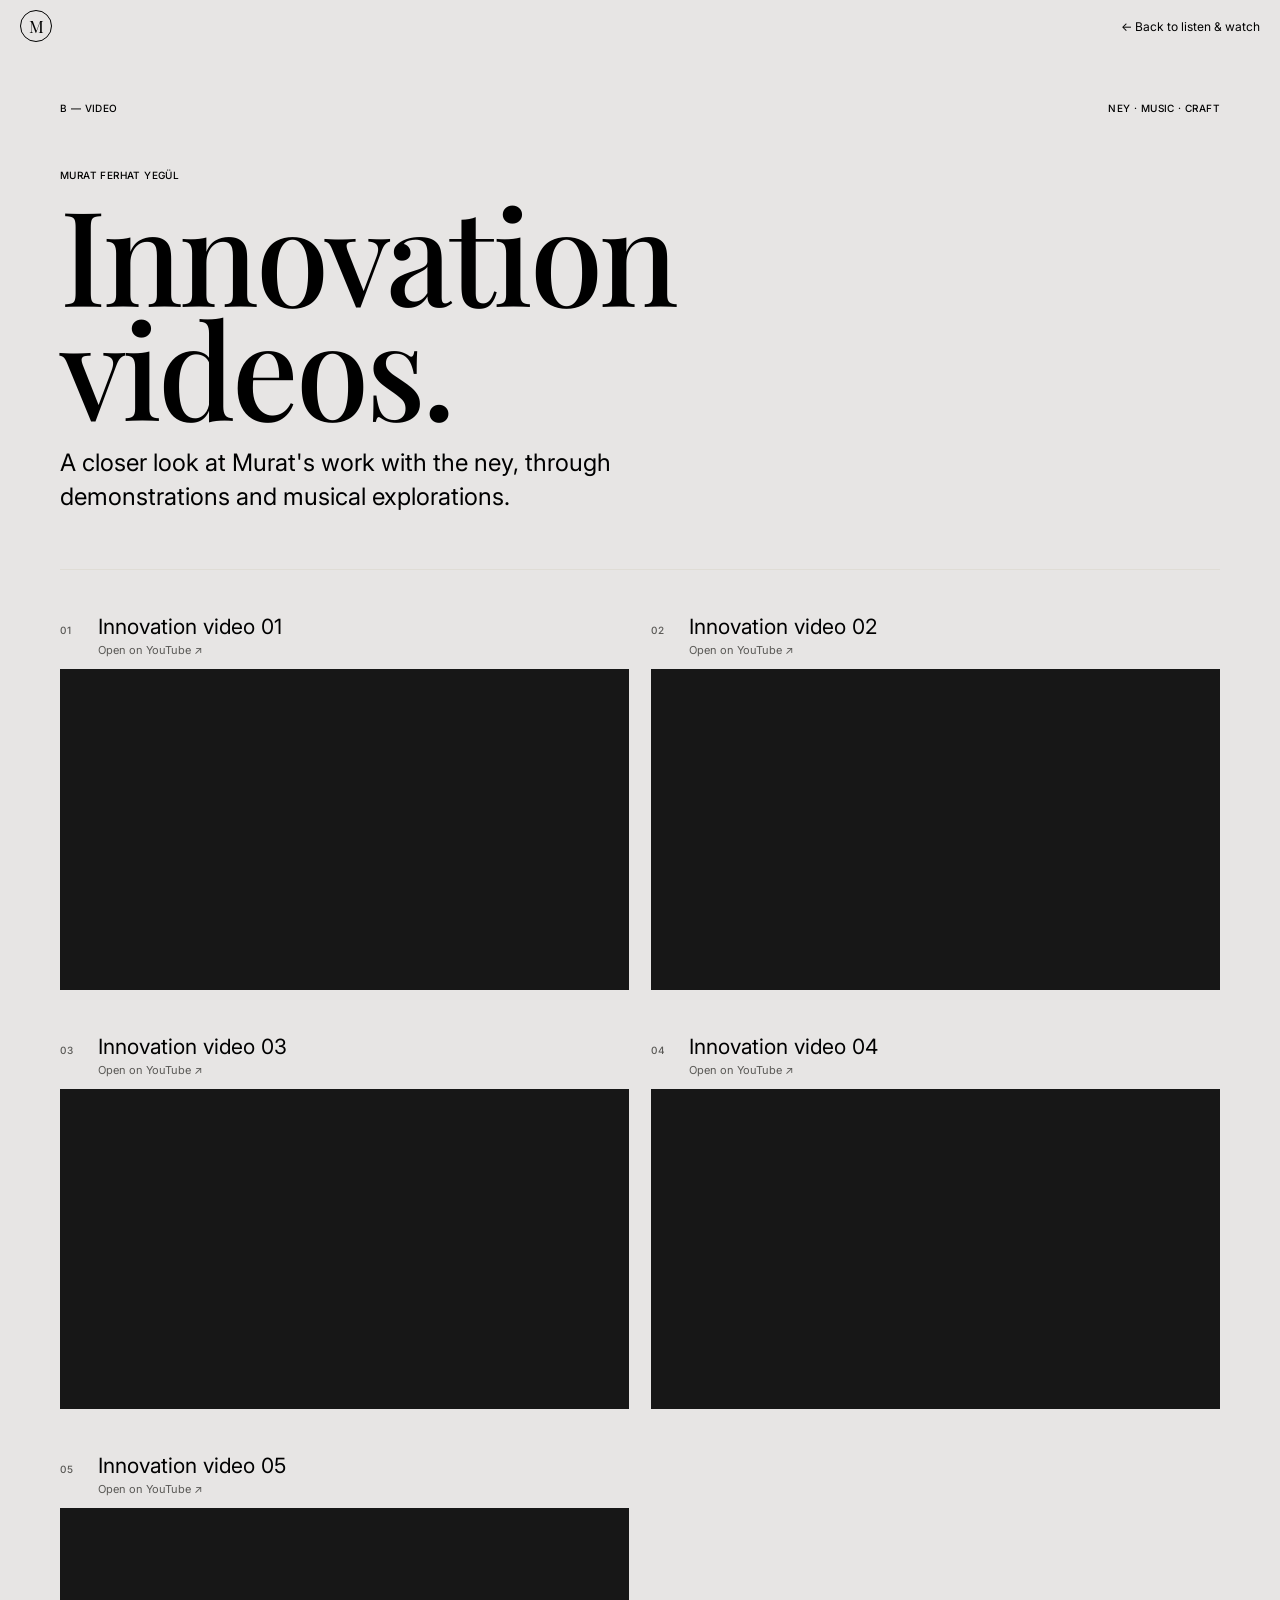
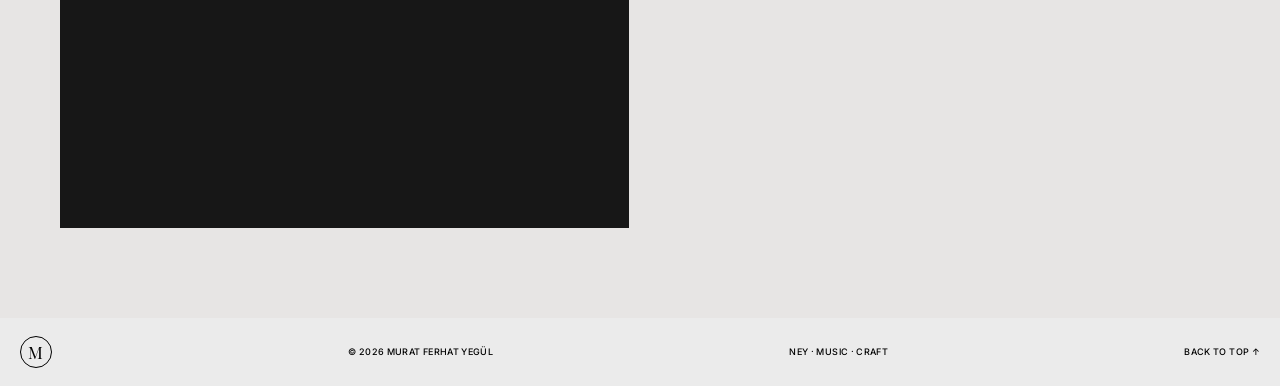
==== videos.html @ ee112140 "Add innovation videos page" ====
<!doctype html>
<html lang="en">
<head>
  <meta charset="utf-8">
  <meta name="viewport" content="width=device-width, initial-scale=1">
  <meta name="theme-color" content="#e7e5e4">
  <meta name="description" content="Watch Murat Ferhat Yegül's videos about the ney and his work with the instrument.">
  <title>Innovation Videos | Murat Ferhat Yegül</title>
  <link rel="preconnect" href="https://www.youtube-nocookie.com">
  <link rel="preconnect" href="https://fonts.googleapis.com">
  <link rel="preconnect" href="https://fonts.gstatic.com" crossorigin>
  <link href="https://fonts.googleapis.com/css2?family=Inter:wght@400;500;700&family=Playfair+Display:wght@400;500&display=swap" rel="stylesheet">
  <link rel="stylesheet" href="styles.css">
  <link rel="stylesheet" href="videos.css">
</head>
<body class="videos-page">
  <a class="skip-link" href="#main">Skip to content</a>
  <header class="site-header">
    <a class="monogram" href="index.html" aria-label="Murat Ferhat Yegül, home">M</a>
    <a class="header-link" href="index.html#listen">← Back to listen &amp; watch</a>
  </header>
  <main id="main" class="videos-main">
    <section class="videos-intro" aria-labelledby="videos-title">
      <div class="section-meta"><span>B — VIDEO</span><span>NEY · MUSIC · CRAFT</span></div>
      <p class="eyebrow">MURAT FERHAT YEGÜL</p>
      <h1 id="videos-title">Innovation<br>videos.</h1>
      <p class="videos-deck">A closer look at Murat's work with the ney, through demonstrations and musical explorations.</p>
    </section>
    <section class="video-list" aria-label="Innovation videos">
      <article class="video-card">
        <div class="video-heading"><span>01</span><h2>Innovation video 01</h2><a href="https://youtu.be/kuVMjfnYRIg" target="_blank" rel="noopener noreferrer">Open on YouTube ↗</a></div>
        <div class="video-frame"><iframe src="https://www.youtube-nocookie.com/embed/kuVMjfnYRIg" title="Innovation video 01 by Murat Ferhat Yegül" loading="lazy" allow="accelerometer; autoplay; clipboard-write; encrypted-media; gyroscope; picture-in-picture; web-share" referrerpolicy="strict-origin-when-cross-origin" allowfullscreen></iframe></div>
      </article>
      <article class="video-card">
        <div class="video-heading"><span>02</span><h2>Innovation video 02</h2><a href="https://youtu.be/5u7rqF8Eqm4" target="_blank" rel="noopener noreferrer">Open on YouTube ↗</a></div>
        <div class="video-frame"><iframe src="https://www.youtube-nocookie.com/embed/5u7rqF8Eqm4" title="Innovation video 02 by Murat Ferhat Yegül" loading="lazy" allow="accelerometer; autoplay; clipboard-write; encrypted-media; gyroscope; picture-in-picture; web-share" referrerpolicy="strict-origin-when-cross-origin" allowfullscreen></iframe></div>
      </article>
      <article class="video-card">
        <div class="video-heading"><span>03</span><h2>Innovation video 03</h2><a href="https://youtu.be/AmnvF7FHaPc" target="_blank" rel="noopener noreferrer">Open on YouTube ↗</a></div>
        <div class="video-frame"><iframe src="https://www.youtube-nocookie.com/embed/AmnvF7FHaPc" title="Innovation video 03 by Murat Ferhat Yegül" loading="lazy" allow="accelerometer; autoplay; clipboard-write; encrypted-media; gyroscope; picture-in-picture; web-share" referrerpolicy="strict-origin-when-cross-origin" allowfullscreen></iframe></div>
      </article>
      <article class="video-card">
        <div class="video-heading"><span>04</span><h2>Innovation video 04</h2><a href="https://youtu.be/VhldL9mW8oQ" target="_blank" rel="noopener noreferrer">Open on YouTube ↗</a></div>
        <div class="video-frame"><iframe src="https://www.youtube-nocookie.com/embed/VhldL9mW8oQ" title="Innovation video 04 by Murat Ferhat Yegül" loading="lazy" allow="accelerometer; autoplay; clipboard-write; encrypted-media; gyroscope; picture-in-picture; web-share" referrerpolicy="strict-origin-when-cross-origin" allowfullscreen></iframe></div>
      </article>
      <article class="video-card">
        <div class="video-heading"><span>05</span><h2>Innovation video 05</h2><a href="https://youtu.be/mx5437xxFio" target="_blank" rel="noopener noreferrer">Open on YouTube ↗</a></div>
        <div class="video-frame"><iframe src="https://www.youtube-nocookie.com/embed/mx5437xxFio" title="Innovation video 05 by Murat Ferhat Yegül" loading="lazy" allow="accelerometer; autoplay; clipboard-write; encrypted-media; gyroscope; picture-in-picture; web-share" referrerpolicy="strict-origin-when-cross-origin" allowfullscreen></iframe></div>
      </article>
    </section>
  </main>
  <footer class="site-footer"><a class="monogram" href="index.html" aria-label="Back to home">M</a><span>© <span id="year">2026</span> MURAT FERHAT YEGÜL</span><span>NEY · MUSIC · CRAFT</span><a href="#main">BACK TO TOP ↑</a></footer>
</body>
</html>
---- styles.css ----
:root{--putty:#c4c3b6;--ink:#000;--bone:#e7e5e4;--chalk:#ebebeb;--vellum:#dfdcd5;--graphite:#595855;--ash:#808080;--paper:#fff;--serif:"Playfair Display",Georgia,serif;--sans:Inter,"Helvetica Neue",Arial,sans-serif;--section-gap:80px;--radius-card:9px;--radius-pill:28.8px}
*{box-sizing:border-box}html{scroll-behavior:smooth;scroll-padding-top:56px}body{margin:0;background:var(--putty);color:var(--ink);font:400 16px/1.5 var(--sans);-webkit-font-smoothing:antialiased}a{color:inherit}em{font-style:italic}.skip-link{position:absolute;top:-60px;left:16px;z-index:10;padding:10px 14px;background:var(--ink);color:var(--paper);font:400 12px var(--sans)}.skip-link:focus{top:12px}.site-header{height:52px;padding:0 20px;display:flex;justify-content:space-between;align-items:center;position:relative;z-index:2}.monogram{width:32px;height:32px;display:grid;place-items:center;border:1px solid var(--ink);border-radius:50%;text-decoration:none;font:400 17px/1 var(--serif)}.header-link,.plain-link{font:400 12px var(--sans);text-decoration:none}.header-link:hover,.plain-link:hover,.source-notes a:hover,.album-note a:hover{ text-decoration:underline;text-underline-offset:4px}.hero{min-height:calc(100svh - 52px);padding:5vh 0 19px;display:flex;flex-direction:column;justify-content:space-between;overflow:hidden}.hero-intro{text-align:center;padding:0 20px}.eyebrow,.section-meta,.timeline-date,.source-notes>span,.work-count,.process-row,.prep-status,.prep-index,.event-type,.contact-note,.site-footer{font:500 10px/1.3 var(--sans);letter-spacing:.04em;text-transform:uppercase}.eyebrow{margin:0 0 9px}.hero-deck{font:500 clamp(22px,4vw,52px)/1 var(--serif);letter-spacing:-.009em;margin:0 auto 15px;max-width:800px}.hero-quicklinks{display:flex;align-items:center;justify-content:center;gap:20px}.pill-button{display:inline-flex;align-items:center;gap:12px;background:var(--ink);color:var(--paper);border-radius:var(--radius-pill);padding:9px 17px;text-decoration:none;font:400 12px/1.2 var(--sans);transition:opacity .2s}.pill-button:hover{opacity:.77}.pill-button span{font-size:13px}.hero h1{font:500 clamp(105px,25.9vw,374px)/.76 var(--serif);letter-spacing:-.009em;margin:3vh 0 0;text-align:left;white-space:nowrap}.hero h1 span{display:block;margin-left:-.045em}.hero h1 span:nth-child(2){margin-left:10vw}.hero h1 span:nth-child(3){margin-left:20vw}.hero-caption{display:flex;justify-content:space-between;padding:14px 20px 0;border-top:1px solid var(--ink);font:500 9px/1.3 var(--sans);letter-spacing:.05em}
.section{padding:var(--section-gap) max(20px,calc((100vw - 1200px)/2));}.section-meta{display:flex;justify-content:space-between;gap:16px;margin-bottom:34px}.section h2{font:500 clamp(52px,8vw,94px)/.9 var(--serif);letter-spacing:-.009em;margin:0 0 32px}.lead{font:400 clamp(20px,2.8vw,26px)/1.33 var(--sans);letter-spacing:-.005em;margin:0}.about-section{background:var(--bone)}.about-section>h2{max-width:950px}.about-grid{display:grid;grid-template-columns:.85fr 1fr;gap:10%;align-items:start}.about-grid>.lead{max-width:460px}.about-detail{max-width:650px}.about-detail p,.section-copy{font:400 15px/1.5 var(--sans);margin:0 0 16px}.source-notes{display:flex;gap:10px 16px;align-items:center;flex-wrap:wrap;margin:23px 0 0;padding-top:14px;border-top:1px solid var(--vellum)}.source-notes>span{width:100%}.source-notes a{font:400 13px var(--sans);text-decoration:none}.timeline-wrap{margin-top:62px;padding-top:18px;border-top:1px solid var(--vellum)}.timeline-wrap>.eyebrow{margin-bottom:16px}.timeline{display:flex;flex-direction:column}.timeline-item{display:grid;grid-template-columns:100px minmax(190px,.75fr) 1.25fr;gap:16px;align-items:start;padding:14px 0;border-top:1px solid var(--vellum)}.timeline-dot{display:none}.timeline-date{grid-column:1;grid-row:1;color:var(--graphite)}.timeline-item h3{grid-column:2;grid-row:1;font:400 18px/1.3 var(--sans);margin:0}.timeline-item p{grid-column:3;grid-row:1;font:400 14px/1.5 var(--sans);color:var(--graphite);margin:0;max-width:480px}
.dark-section{background:var(--ink);color:var(--paper)}.dark-section .section-meta,.dark-section .eyebrow{color:var(--paper)}.dark-section .lead{max-width:780px}.ney-section h2{font-size:clamp(60px,10vw,120px);margin-bottom:24px}.section-copy{max-width:650px;color:#e7e5e4;margin-top:17px}.vignette-row{display:grid;grid-template-columns:repeat(3,minmax(0,1fr));gap:28px;margin-top:56px}.vignette{text-align:center}.vignette>p{font:400 22px/1.3 var(--serif);margin:0 0 16px}.photo-placeholder{width:min(100%,210px);aspect-ratio:1;margin:auto;border-radius:50%;background:var(--ash);display:grid;place-items:center;padding:15px}.photo-placeholder span{font:500 9px/1.5 var(--sans);letter-spacing:.08em}.hex-indicator{width:12px;height:12px;border:1px solid var(--paper);display:block;margin:16px auto 0;clip-path:polygon(25% 0,75% 0,100% 50%,75% 100%,25% 100%,0 50%)}
.work-section{background:var(--putty)}.work-section h2{margin-bottom:32px}.work-statement{font:400 clamp(20px,3vw,27px)/1.4 var(--sans);max-width:950px;margin:0 0 36px}.work-statement cite{display:block;font:500 10px/1.3 var(--sans);letter-spacing:.05em;font-style:normal;margin-top:18px}.work-card{display:flex;justify-content:space-between;gap:24px;align-items:flex-start;padding:24px;background:var(--bone);border-radius:var(--radius-card);max-width:860px}.work-card .eyebrow{margin:0 0 10px}.work-card h3{font:400 26px/1.2 var(--serif);margin:0 0 10px}.work-card>div>p:last-child{font:400 14px/1.5 var(--sans);max-width:550px;margin:0}.work-count{white-space:nowrap}.work-count i{font-style:normal}.process-row{display:grid;grid-template-columns:repeat(4,1fr);gap:12px;max-width:860px;margin:18px 0 25px;font-size:8px}.work-section>.plain-link{display:inline-block}.listen-section{background:var(--bone)}.archive-row{display:grid;grid-template-columns:minmax(240px,.9fr) 1fr;gap:clamp(25px,7vw,90px);align-items:center;max-width:1000px}.archive-placeholder{aspect-ratio:1.35;background:var(--ash);display:grid;place-items:center;text-align:center;padding:20px;font:500 10px/1.5 var(--sans);letter-spacing:.07em}.archive-info .eyebrow{margin-bottom:14px}.archive-info h3{font:500 clamp(42px,6vw,70px)/.95 var(--serif);letter-spacing:-.009em;margin:0 0 14px}.archive-info>p:not(.eyebrow){font:400 14px var(--sans);margin:0 0 20px}.album-note{margin:30px 0 0;padding-bottom:20px;border-bottom:1px solid var(--vellum);display:flex;flex-wrap:wrap;gap:8px 14px;align-items:baseline;font:400 15px var(--sans)}.album-note a{text-decoration:none}.album-note span{font:400 12px var(--sans);color:var(--graphite)}.preparation-list{margin-top:32px}.preparation-list article{display:grid;grid-template-columns:35px 1fr auto;gap:14px;align-items:center;padding:18px 0;border-top:1px solid var(--vellum)}.preparation-list article:last-child{border-bottom:1px solid var(--vellum)}.prep-index{align-self:start}.preparation-list .eyebrow{font-size:9px;margin:0 0 5px}.preparation-list h3{font:400 22px/1.3 var(--sans);margin:0}.prep-status{font-size:8px;color:var(--graphite)}
.teaching-section h2{margin-bottom:24px}.event-list{margin-top:42px;max-width:900px;border-top:1px solid #595855}.event-row{display:grid;grid-template-columns:130px 1fr auto;gap:15px;padding:18px 0;border-bottom:1px solid #595855;align-items:start}.event-type{font-size:9px}.event-row h3{font:400 20px/1.3 var(--sans);margin:0 0 4px}.event-row p,.event-note{font:400 13px/1.5 var(--sans);color:#e7e5e4;margin:0}.event-arrow{font:400 16px var(--sans)}.event-note{margin:16px 0 22px}.pill-light{background:var(--paper);color:var(--ink)}.contact-section{background:var(--putty)}.contact-section h2{margin-bottom:32px}.contact-grid{display:grid;grid-template-columns:1fr minmax(260px,.7fr);gap:10%;align-items:start}.contact-grid>.lead{max-width:520px}.contact-card{padding:22px 24px;background:var(--bone);border-radius:var(--radius-card)}.contact-card .eyebrow{margin:0 0 12px}.contact-card h3{font:400 28px/1.2 var(--serif);margin:0 0 18px}.contact-note{font-size:9px;color:var(--graphite);margin:12px 0 0}.pill-button[aria-disabled=true]{opacity:.5;cursor:default}.site-footer{min-height:68px;padding:12px 20px;display:flex;align-items:center;justify-content:space-between;gap:15px;background:var(--chalk);font-size:9px}.site-footer .monogram{flex:none}.site-footer>a:last-child{text-decoration:none}.site-footer>a:last-child:hover{text-decoration:underline;text-underline-offset:4px}
@media(max-width:760px){:root{--section-gap:60px}.site-header{height:48px;padding:0 14px}.hero{min-height:calc(90svh - 48px);padding-top:7vh}.hero-deck{font-size:28px}.hero h1{font-size:26vw;line-height:.8}.hero h1 span:nth-child(2){margin-left:5vw}.hero h1 span:nth-child(3){margin-left:10vw}.hero-caption{padding-left:14px;padding-right:14px;font-size:8px}.section{padding-left:16px;padding-right:16px}.section-meta{font-size:8px;margin-bottom:26px}.section h2{font-size:clamp(52px,12vw,76px)}.about-grid,.contact-grid{grid-template-columns:1fr;gap:25px}.about-grid>.lead{max-width:620px}.timeline-wrap{margin-top:42px}.timeline-item{grid-template-columns:80px 1fr;gap:7px 12px}.timeline-item h3{grid-column:2;grid-row:1}.timeline-item p{grid-column:2;grid-row:2}.timeline-date{grid-column:1;grid-row:1}.vignette-row{gap:16px;margin-top:38px}.vignette>p{font-size:18px}.photo-placeholder{width:min(100%,170px)}.work-card{padding:19px;gap:12px}.process-row{grid-template-columns:1fr 1fr;line-height:1.4}.archive-row{grid-template-columns:1fr;gap:24px}.archive-placeholder{aspect-ratio:1.7}.archive-info h3{font-size:52px}.preparation-list article{grid-template-columns:25px 1fr;gap:10px}.prep-status{grid-column:2}.event-row{grid-template-columns:100px 1fr auto}.site-footer{flex-wrap:wrap;justify-content:space-between}.site-footer .monogram{order:0}.site-footer span:nth-child(2){order:1}.site-footer span:nth-child(3){display:none}.site-footer>a:last-child{order:2}}
@media(max-width:440px){.hero-intro{padding:0 14px}.hero-deck{font-size:23px}.hero-quicklinks{gap:13px}.pill-button,.plain-link{font-size:11px}.hero h1{font-size:25vw}.section h2{font-size:54px}.vignette-row{grid-template-columns:1fr;gap:27px}.photo-placeholder{width:190px}.work-card{display:block}.work-count{display:block;margin-top:20px}.process-row{font-size:7px}.archive-placeholder{aspect-ratio:1.25}.album-note{display:block}.album-note span{display:block;margin-top:8px}.event-row{grid-template-columns:78px 1fr auto;gap:8px}.event-type{font-size:8px}.event-row h3{font-size:17px}.site-footer{font-size:7px}.site-footer .monogram{width:28px;height:28px}}
@media(prefers-reduced-motion:reduce){html{scroll-behavior:auto}.pill-button{transition:none}}

/* Atmospheric artwork and restrained motion from DESIGN _2.md */
.painting-panel{height:min(76vw,820px);min-height:540px;position:relative;overflow:hidden;display:grid;place-items:center;background:var(--graphite);color:var(--paper)}
.painting-image{position:absolute;inset:0;width:100%;height:100%;object-fit:cover;animation:painting-drift 32s ease-in-out infinite alternate}
.painting-card{position:relative;width:min(400px,calc(100vw - 44px));min-height:min(400px,calc(100vw - 44px));padding:35px;display:flex;flex-direction:column;align-items:flex-start;justify-content:center;background:var(--ink);color:var(--paper);border-radius:var(--radius-card);clip-path:polygon(0 18px,18px 0,calc(100% - 18px) 0,100% 18px,100% calc(100% - 18px),calc(100% - 18px) 100%,18px 100%,0 calc(100% - 18px));animation:card-arrive .8s .2s both}
.painting-card .eyebrow{font-size:9px}.painting-card h2{font:500 clamp(34px,5vw,48px)/1.03 var(--serif);letter-spacing:-.009em;margin:15px 0 22px}.painting-card .plain-link{color:var(--paper)}.painting-card .plain-link span{padding-left:6px}.painting-scroll{position:absolute;bottom:22px;left:35px;font:400 8px var(--sans);letter-spacing:.08em}.painting-credit{position:absolute;bottom:13px;right:18px;margin:0;color:var(--paper);font:500 8px/1.3 var(--sans);letter-spacing:.05em;text-align:right}
.photo-placeholder{background-color:var(--ash);background-image:url("assets/symbolic-reed-still-life.jpg");background-size:cover;background-position:center;transition:transform .5s ease,filter .5s ease}.vignette:nth-child(1) .photo-placeholder{background-image:url("assets/anatolian-reeds-landscape.jpg");background-position:left center}.vignette:nth-child(3) .photo-placeholder{background-position:right center}.vignette:hover .photo-placeholder{transform:scale(1.035);filter:brightness(1.08)}.artwork-note{font:400 11px/1.5 var(--sans);color:var(--bone);margin:26px 0 0}.hero h1 span{animation:word-arrive .8s cubic-bezier(.2,.7,.2,1) both}.hero h1 span:nth-child(2){animation-delay:.12s}.hero h1 span:nth-child(3){animation-delay:.24s}.pill-button:active{transform:scale(.98)}.motion-ready .section,.motion-ready .painting-panel{opacity:0;transform:translateY(22px);transition:opacity .75s ease,transform .75s ease}.motion-ready .section.is-visible,.motion-ready .painting-panel.is-visible{opacity:1;transform:translateY(0)}
@keyframes painting-drift{from{transform:scale(1.02) translateX(-.35%)}to{transform:scale(1.09) translateX(.35%)}}
@keyframes card-arrive{from{opacity:0;transform:translateY(14px)}to{opacity:1;transform:translateY(0)}}
@keyframes word-arrive{from{opacity:0;transform:translateY(5vh)}to{opacity:1;transform:translateY(0)}}
@media(max-width:760px){.painting-panel{height:86vw;min-height:450px}.painting-card{min-height:calc(100vw - 60px);padding:25px}.painting-scroll{left:25px}.painting-credit{max-width:46%;font-size:7px}.motion-ready .section,.motion-ready .painting-panel{transform:translateY(14px)}}
@media(prefers-reduced-motion:reduce){.painting-image,.painting-card,.hero h1 span{animation:none!important}.photo-placeholder{transition:none}.vignette:hover .photo-placeholder{transform:none}.motion-ready .section,.motion-ready .painting-panel{opacity:1;transform:none;transition:none}}
.music-control{position:fixed;z-index:8;right:18px;bottom:18px;display:flex;align-items:center;gap:10px;padding:10px 16px;border:0;border-radius:var(--radius-pill);background:var(--ink);color:var(--paper);font:400 11px/1.2 var(--sans);cursor:pointer}.music-control:hover{opacity:.82}.music-control:focus-visible{outline:2px solid var(--paper);outline-offset:3px}.music-mark{height:14px;display:flex;align-items:center;gap:2px}.music-mark i{display:block;width:2px;height:5px;background:var(--paper)}.music-control.is-playing .music-mark i{animation:music-wave .8s ease-in-out infinite alternate}.music-control.is-playing .music-mark i:nth-child(2){animation-delay:.2s}.music-control.is-playing .music-mark i:nth-child(3){animation-delay:.4s}.music-control.is-playing .music-mark i:nth-child(4){animation-delay:.1s}.music-control.is-playing .music-mark i:nth-child(5){animation-delay:.3s}@keyframes music-wave{to{height:13px}}@media(prefers-reduced-motion:reduce){.music-mark i{animation:none!important}}
.photographs-section{background:var(--putty)}.photo-grid{display:grid;grid-template-columns:repeat(3,minmax(0,1fr));grid-auto-flow:dense;gap:14px}.photo-card{position:relative;margin:0;min-height:260px;overflow:hidden;background:#777}.photo-card-wide{grid-column:span 2}.photo-card-tall{grid-row:span 2}.photo-card img{display:block;width:100%;height:100%;min-height:260px;object-fit:cover;transition:transform .6s ease}.photo-card:hover img{transform:scale(1.035)}.photo-card figcaption{position:absolute;left:0;right:0;bottom:0;padding:42px 15px 13px;color:#fff;font:500 10px/1.3 var(--sans);letter-spacing:.06em;text-transform:uppercase;background:linear-gradient(transparent,rgba(0,0,0,.62))}.instrument-photo{display:block;width:min(100%,240px);aspect-ratio:1;object-fit:cover;margin:auto;border-radius:50%}.archive-photo{display:block;width:100%;height:100%;min-height:300px;aspect-ratio:1.35;object-fit:cover}
.preparation-list .preparation-link{display:grid;grid-template-columns:35px 1fr auto;gap:14px;align-items:center;padding:18px 0;border-top:1px solid var(--vellum);border-bottom:1px solid var(--vellum);color:inherit;text-decoration:none;transition:padding .2s ease}.preparation-link:hover{padding-left:8px}.preparation-link:focus-visible{outline:2px solid var(--ink);outline-offset:4px}.preparation-link .prep-index{align-self:start}.preparation-link .eyebrow{font-size:9px;margin:0 0 5px}.preparation-link h3{font:400 22px/1.3 var(--sans);margin:0}.preparation-link .prep-status{font-size:8px;color:var(--graphite)}
@media(max-width:760px){.photo-grid{grid-template-columns:repeat(2,minmax(0,1fr));gap:10px}.photo-card{min-height:210px}.photo-card img{min-height:210px}.photo-card-wide{grid-column:span 2}.photo-card-tall{grid-row:span 2}.instrument-photo{width:min(100%,210px)}}
@media(max-width:760px){.preparation-list .preparation-link{grid-template-columns:25px 1fr;gap:10px}.preparation-link .prep-status{grid-column:2}}
@media(max-width:440px){.photo-grid{grid-template-columns:1fr 1fr}.photo-card{min-height:180px}.photo-card img{min-height:180px}.photo-card-wide{grid-column:span 2}.archive-photo{min-height:220px}}
---- videos.css ----
.videos-page{background:var(--bone)}
.videos-main{max-width:1200px;margin:0 auto;padding:42px 20px 90px}
.videos-intro{padding:8px 0 56px;border-bottom:1px solid var(--vellum)}
.videos-intro .section-meta{margin-bottom:54px}
.videos-intro .eyebrow{margin-bottom:14px}
.videos-intro h1{font:500 clamp(64px,11vw,132px)/.86 var(--serif);letter-spacing:-.025em;margin:0 0 23px}
.videos-deck{max-width:560px;font:400 clamp(18px,2.4vw,24px)/1.4 var(--sans);margin:0}
.video-list{display:grid;grid-template-columns:repeat(2,minmax(0,1fr));gap:44px 22px;padding-top:44px}
.video-card{min-width:0}
.video-heading{display:grid;grid-template-columns:28px 1fr;gap:3px 10px;align-items:baseline;margin-bottom:12px}
.video-heading>span{font:500 10px var(--sans);letter-spacing:.05em;color:var(--graphite)}
.video-heading h2{font:400 21px/1.25 var(--sans);margin:0}
.video-heading>a{grid-column:2;font:400 11px var(--sans);text-decoration:none;color:var(--graphite)}
.video-heading>a:hover{text-decoration:underline;text-underline-offset:4px}
.video-frame{position:relative;aspect-ratio:16/9;background:#171717;overflow:hidden}
.video-frame iframe{position:absolute;inset:0;width:100%;height:100%;border:0}
@media(max-width:760px){.videos-main{padding:30px 16px 65px}.videos-intro{padding-bottom:38px}.videos-intro .section-meta{margin-bottom:40px}.video-list{grid-template-columns:1fr;gap:34px;padding-top:32px}.video-heading h2{font-size:19px}}
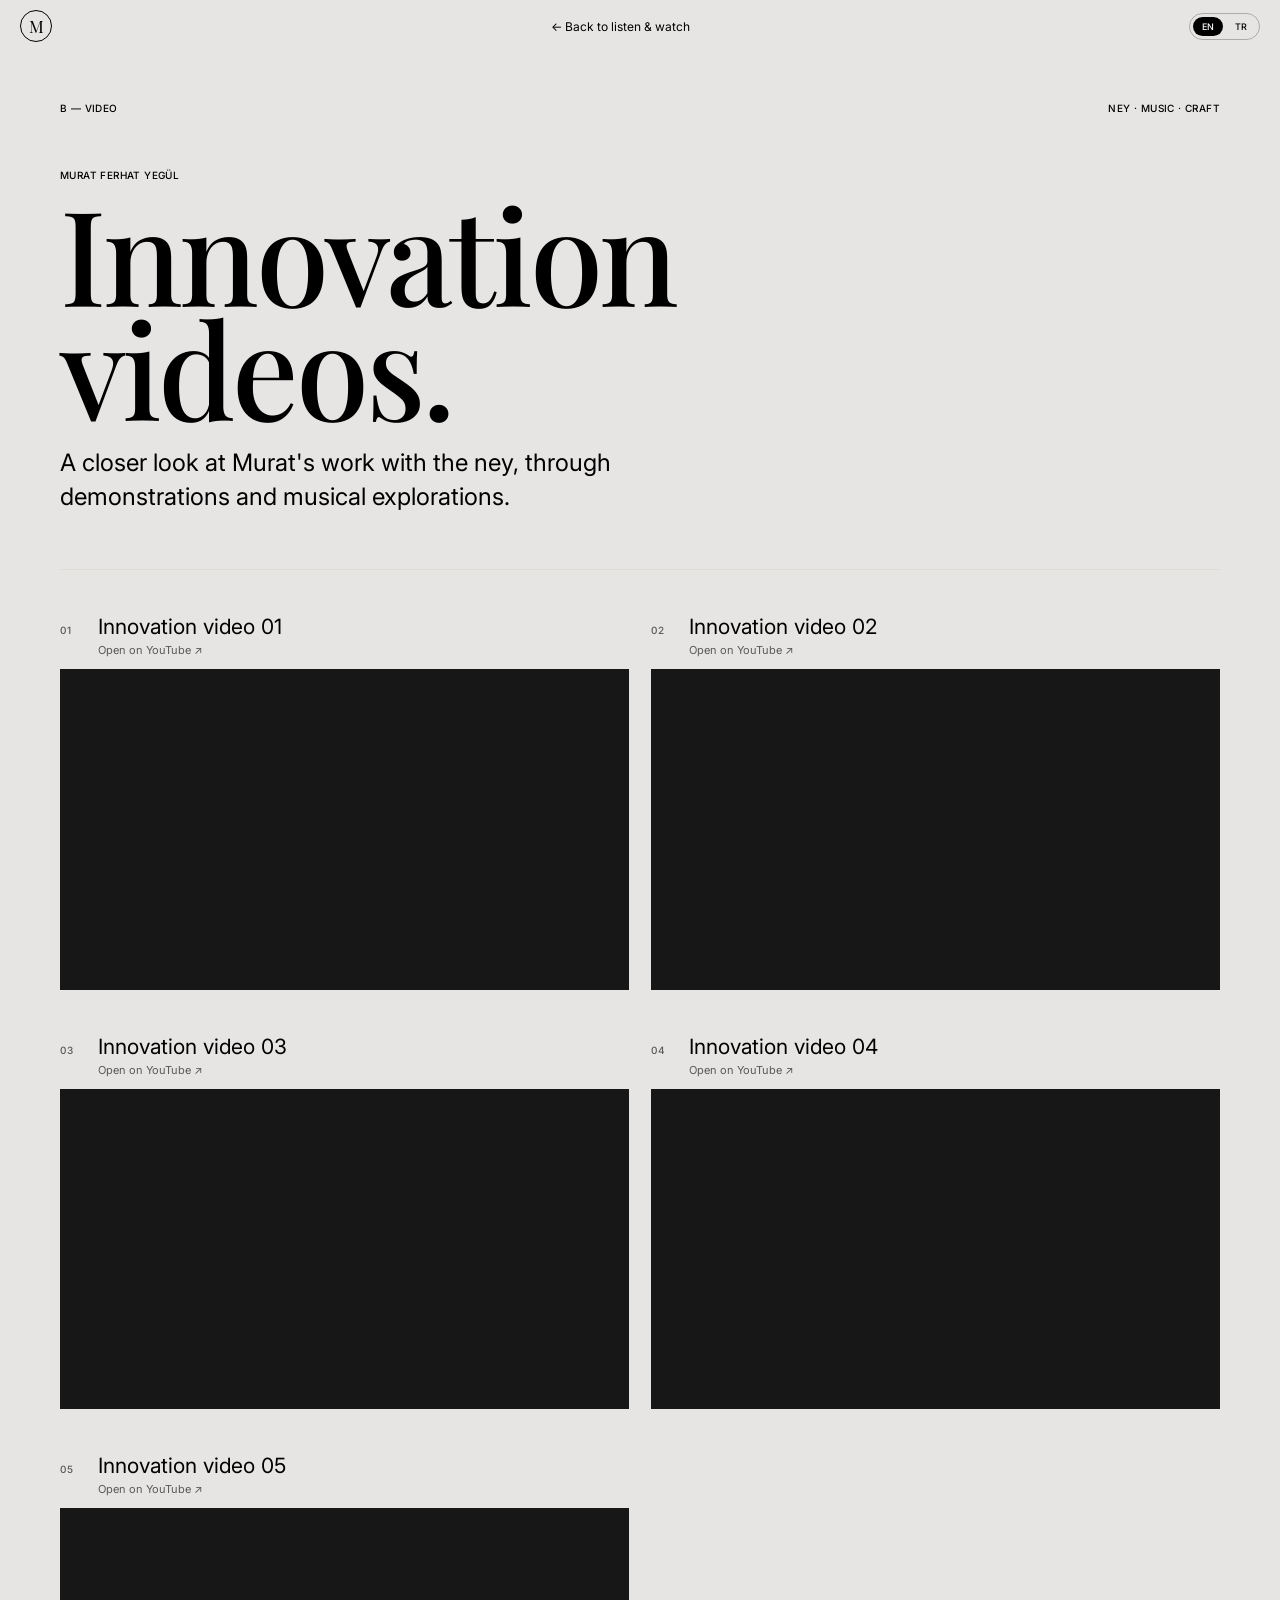
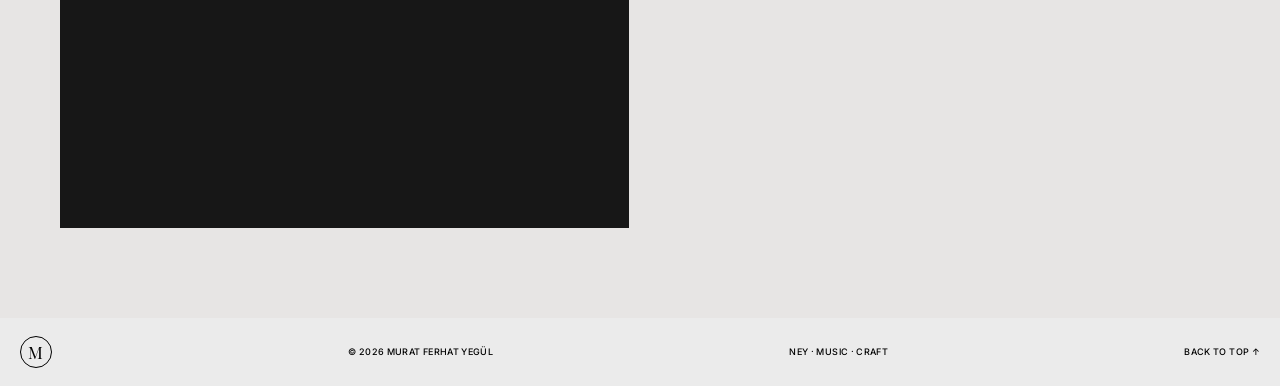
==== commit c6e5e94b: "Add Turkish language switch" ====
--- a/videos.html
+++ b/videos.html
@@ -12,43 +12,45 @@
   <link href="https://fonts.googleapis.com/css2?family=Inter:wght@400;500;700&family=Playfair+Display:wght@400;500&display=swap" rel="stylesheet">
   <link rel="stylesheet" href="styles.css">
   <link rel="stylesheet" href="videos.css">
+  <script src="i18n.js" defer></script>
 </head>
 <body class="videos-page">
-  <a class="skip-link" href="#main">Skip to content</a>
+  <a class="skip-link" href="#main" data-i18n="skip">Skip to content</a>
   <header class="site-header">
-    <a class="monogram" href="index.html" aria-label="Murat Ferhat Yegül, home">M</a>
-    <a class="header-link" href="index.html#listen">← Back to listen &amp; watch</a>
+    <a class="monogram" href="index.html" aria-label="Murat Ferhat Yegül, home" data-i18n-aria="homeLabel">M</a>
+    <a class="header-link" href="index.html#listen" data-i18n="backListen">← Back to listen &amp; watch</a>
+    <nav class="language-switch" aria-label="Choose language" data-i18n-aria="languageLabel"><button type="button" data-set-language="en" aria-pressed="true">EN</button><button type="button" data-set-language="tr" aria-pressed="false">TR</button></nav>
   </header>
   <main id="main" class="videos-main">
     <section class="videos-intro" aria-labelledby="videos-title">
       <div class="section-meta"><span>B — VIDEO</span><span>NEY · MUSIC · CRAFT</span></div>
       <p class="eyebrow">MURAT FERHAT YEGÜL</p>
-      <h1 id="videos-title">Innovation<br>videos.</h1>
-      <p class="videos-deck">A closer look at Murat's work with the ney, through demonstrations and musical explorations.</p>
+      <h1 id="videos-title" data-i18n="videosTitle">Innovation<br>videos.</h1>
+      <p class="videos-deck" data-i18n="videosDeck">A closer look at Murat's work with the ney, through demonstrations and musical explorations.</p>
     </section>
-    <section class="video-list" aria-label="Innovation videos">
+    <section class="video-list" aria-label="Innovation videos" data-i18n-aria="videoListLabel">
       <article class="video-card">
-        <div class="video-heading"><span>01</span><h2>Innovation video 01</h2><a href="https://youtu.be/kuVMjfnYRIg" target="_blank" rel="noopener noreferrer">Open on YouTube ↗</a></div>
-        <div class="video-frame"><iframe src="https://www.youtube-nocookie.com/embed/kuVMjfnYRIg" title="Innovation video 01 by Murat Ferhat Yegül" loading="lazy" allow="accelerometer; autoplay; clipboard-write; encrypted-media; gyroscope; picture-in-picture; web-share" referrerpolicy="strict-origin-when-cross-origin" allowfullscreen></iframe></div>
+        <div class="video-heading"><span>01</span><h2 data-i18n="video1Title">Innovation video 01</h2><a href="https://youtu.be/kuVMjfnYRIg" target="_blank" rel="noopener noreferrer" data-i18n="openYoutube">Open on YouTube ↗</a></div>
+        <div class="video-frame"><iframe src="https://www.youtube-nocookie.com/embed/kuVMjfnYRIg" title="Innovation video 01 by Murat Ferhat Yegül" data-i18n-title="video1Title" loading="lazy" allow="accelerometer; autoplay; clipboard-write; encrypted-media; gyroscope; picture-in-picture; web-share" referrerpolicy="strict-origin-when-cross-origin" allowfullscreen></iframe></div>
       </article>
       <article class="video-card">
-        <div class="video-heading"><span>02</span><h2>Innovation video 02</h2><a href="https://youtu.be/5u7rqF8Eqm4" target="_blank" rel="noopener noreferrer">Open on YouTube ↗</a></div>
-        <div class="video-frame"><iframe src="https://www.youtube-nocookie.com/embed/5u7rqF8Eqm4" title="Innovation video 02 by Murat Ferhat Yegül" loading="lazy" allow="accelerometer; autoplay; clipboard-write; encrypted-media; gyroscope; picture-in-picture; web-share" referrerpolicy="strict-origin-when-cross-origin" allowfullscreen></iframe></div>
+        <div class="video-heading"><span>02</span><h2 data-i18n="video2Title">Innovation video 02</h2><a href="https://youtu.be/5u7rqF8Eqm4" target="_blank" rel="noopener noreferrer" data-i18n="openYoutube">Open on YouTube ↗</a></div>
+        <div class="video-frame"><iframe src="https://www.youtube-nocookie.com/embed/5u7rqF8Eqm4" title="Innovation video 02 by Murat Ferhat Yegül" data-i18n-title="video2Title" loading="lazy" allow="accelerometer; autoplay; clipboard-write; encrypted-media; gyroscope; picture-in-picture; web-share" referrerpolicy="strict-origin-when-cross-origin" allowfullscreen></iframe></div>
       </article>
       <article class="video-card">
-        <div class="video-heading"><span>03</span><h2>Innovation video 03</h2><a href="https://youtu.be/AmnvF7FHaPc" target="_blank" rel="noopener noreferrer">Open on YouTube ↗</a></div>
-        <div class="video-frame"><iframe src="https://www.youtube-nocookie.com/embed/AmnvF7FHaPc" title="Innovation video 03 by Murat Ferhat Yegül" loading="lazy" allow="accelerometer; autoplay; clipboard-write; encrypted-media; gyroscope; picture-in-picture; web-share" referrerpolicy="strict-origin-when-cross-origin" allowfullscreen></iframe></div>
+        <div class="video-heading"><span>03</span><h2 data-i18n="video3Title">Innovation video 03</h2><a href="https://youtu.be/AmnvF7FHaPc" target="_blank" rel="noopener noreferrer" data-i18n="openYoutube">Open on YouTube ↗</a></div>
+        <div class="video-frame"><iframe src="https://www.youtube-nocookie.com/embed/AmnvF7FHaPc" title="Innovation video 03 by Murat Ferhat Yegül" data-i18n-title="video3Title" loading="lazy" allow="accelerometer; autoplay; clipboard-write; encrypted-media; gyroscope; picture-in-picture; web-share" referrerpolicy="strict-origin-when-cross-origin" allowfullscreen></iframe></div>
       </article>
       <article class="video-card">
-        <div class="video-heading"><span>04</span><h2>Innovation video 04</h2><a href="https://youtu.be/VhldL9mW8oQ" target="_blank" rel="noopener noreferrer">Open on YouTube ↗</a></div>
-        <div class="video-frame"><iframe src="https://www.youtube-nocookie.com/embed/VhldL9mW8oQ" title="Innovation video 04 by Murat Ferhat Yegül" loading="lazy" allow="accelerometer; autoplay; clipboard-write; encrypted-media; gyroscope; picture-in-picture; web-share" referrerpolicy="strict-origin-when-cross-origin" allowfullscreen></iframe></div>
+        <div class="video-heading"><span>04</span><h2 data-i18n="video4Title">Innovation video 04</h2><a href="https://youtu.be/VhldL9mW8oQ" target="_blank" rel="noopener noreferrer" data-i18n="openYoutube">Open on YouTube ↗</a></div>
+        <div class="video-frame"><iframe src="https://www.youtube-nocookie.com/embed/VhldL9mW8oQ" title="Innovation video 04 by Murat Ferhat Yegül" data-i18n-title="video4Title" loading="lazy" allow="accelerometer; autoplay; clipboard-write; encrypted-media; gyroscope; picture-in-picture; web-share" referrerpolicy="strict-origin-when-cross-origin" allowfullscreen></iframe></div>
       </article>
       <article class="video-card">
-        <div class="video-heading"><span>05</span><h2>Innovation video 05</h2><a href="https://youtu.be/mx5437xxFio" target="_blank" rel="noopener noreferrer">Open on YouTube ↗</a></div>
-        <div class="video-frame"><iframe src="https://www.youtube-nocookie.com/embed/mx5437xxFio" title="Innovation video 05 by Murat Ferhat Yegül" loading="lazy" allow="accelerometer; autoplay; clipboard-write; encrypted-media; gyroscope; picture-in-picture; web-share" referrerpolicy="strict-origin-when-cross-origin" allowfullscreen></iframe></div>
+        <div class="video-heading"><span>05</span><h2 data-i18n="video5Title">Innovation video 05</h2><a href="https://youtu.be/mx5437xxFio" target="_blank" rel="noopener noreferrer" data-i18n="openYoutube">Open on YouTube ↗</a></div>
+        <div class="video-frame"><iframe src="https://www.youtube-nocookie.com/embed/mx5437xxFio" title="Innovation video 05 by Murat Ferhat Yegül" data-i18n-title="video5Title" loading="lazy" allow="accelerometer; autoplay; clipboard-write; encrypted-media; gyroscope; picture-in-picture; web-share" referrerpolicy="strict-origin-when-cross-origin" allowfullscreen></iframe></div>
       </article>
     </section>
   </main>
-  <footer class="site-footer"><a class="monogram" href="index.html" aria-label="Back to home">M</a><span>© <span id="year">2026</span> MURAT FERHAT YEGÜL</span><span>NEY · MUSIC · CRAFT</span><a href="#main">BACK TO TOP ↑</a></footer>
+  <footer class="site-footer"><a class="monogram" href="index.html" aria-label="Back to home" data-i18n-aria="homeLabel">M</a><span>© <span id="year">2026</span> MURAT FERHAT YEGÜL</span><span>NEY · MUSIC · CRAFT</span><a href="#main" data-i18n="backToTop">BACK TO TOP ↑</a></footer>
 </body>
 </html>
--- a/styles.css
+++ b/styles.css
@@ -25,3 +25,5 @@
 @media(max-width:760px){.photo-grid{grid-template-columns:repeat(2,minmax(0,1fr));gap:10px}.photo-card{min-height:210px}.photo-card img{min-height:210px}.photo-card-wide{grid-column:span 2}.photo-card-tall{grid-row:span 2}.instrument-photo{width:min(100%,210px)}}
 @media(max-width:760px){.preparation-list .preparation-link{grid-template-columns:25px 1fr;gap:10px}.preparation-link .prep-status{grid-column:2}}
 @media(max-width:440px){.photo-grid{grid-template-columns:1fr 1fr}.photo-card{min-height:180px}.photo-card img{min-height:180px}.photo-card-wide{grid-column:span 2}.archive-photo{min-height:220px}}
+.language-switch{display:flex;align-items:center;gap:3px;padding:3px;border:1px solid rgba(24,23,21,.28);border-radius:var(--radius-pill)}.language-switch button{min-width:30px;padding:5px 7px;border:0;border-radius:var(--radius-pill);background:transparent;color:var(--ink);font:500 9px/1 var(--sans);letter-spacing:.04em;cursor:pointer}.language-switch button[aria-pressed=true]{background:var(--ink);color:var(--paper)}.language-switch button:focus-visible{outline:2px solid var(--graphite);outline-offset:2px}
+@media(max-width:440px){.site-header{gap:8px}.header-link{font-size:10px}.language-switch{gap:1px;padding:2px}.language-switch button{min-width:27px;padding:5px 6px}}
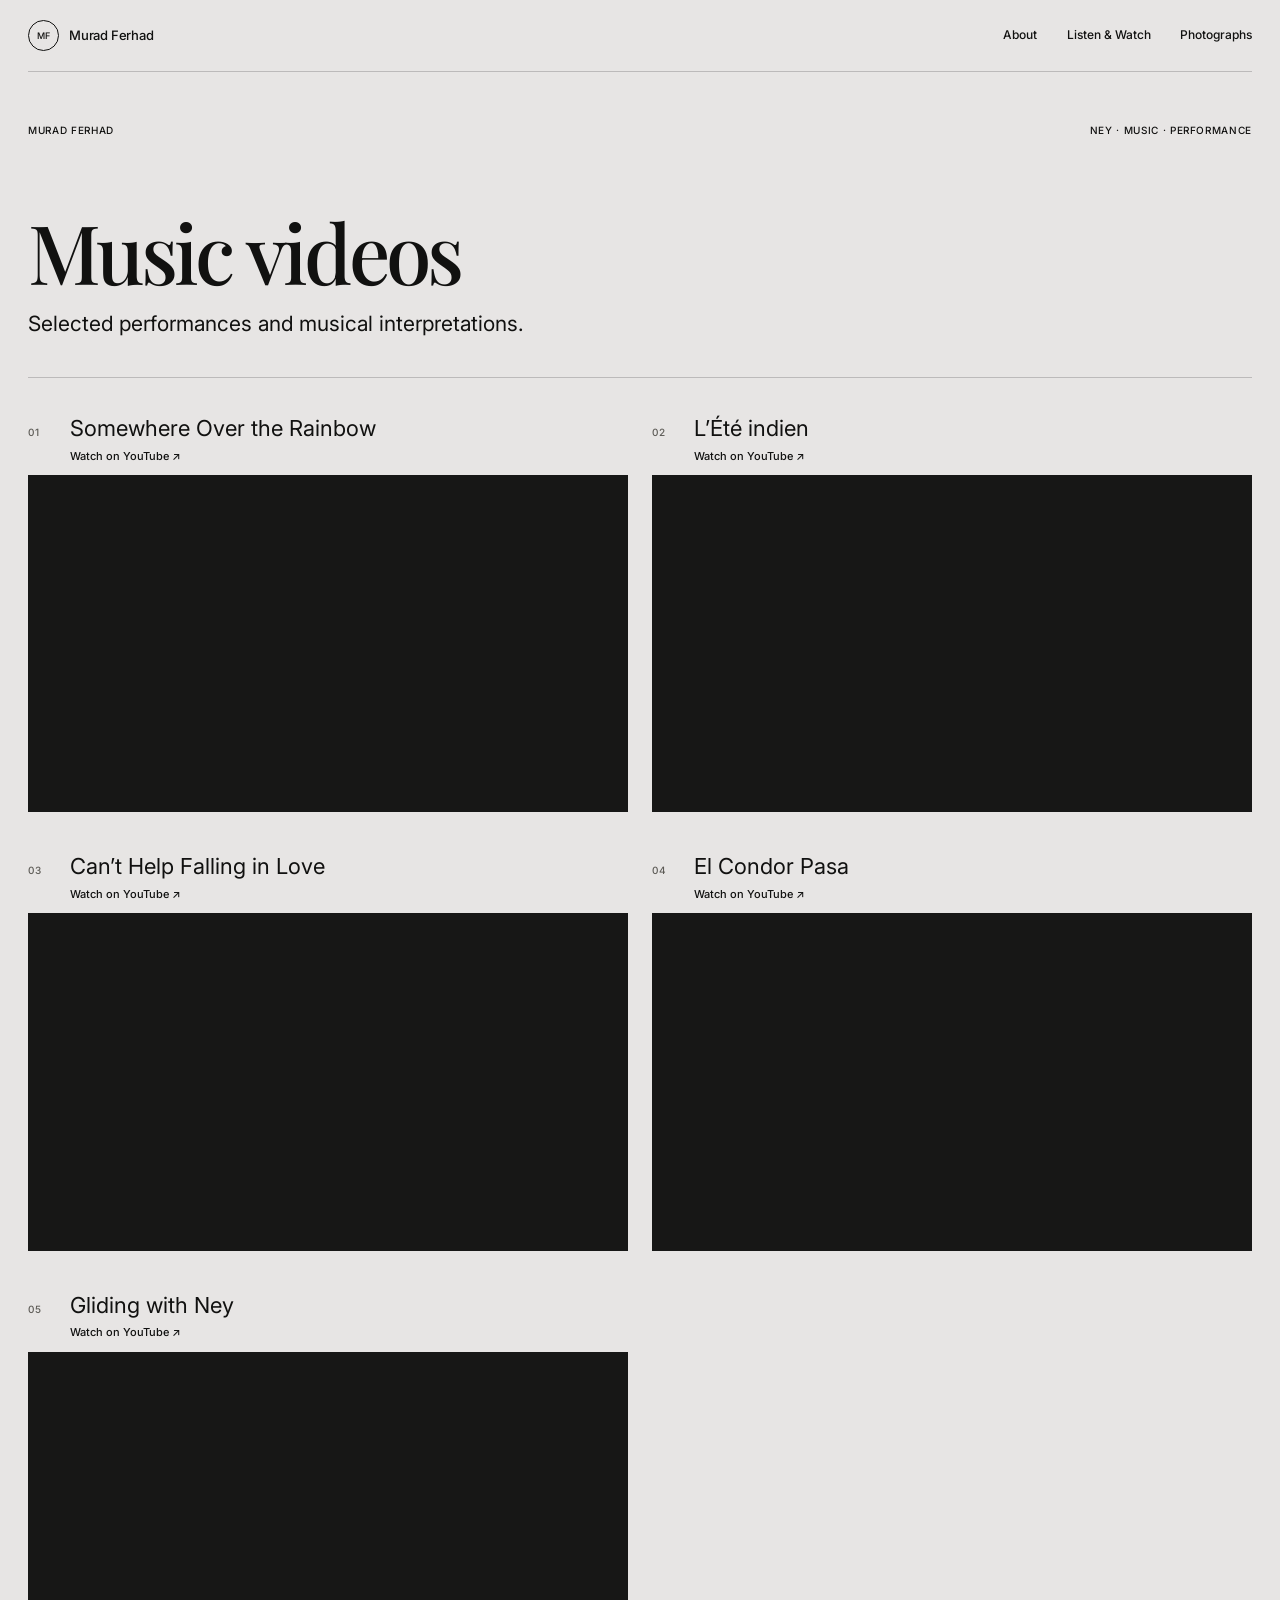
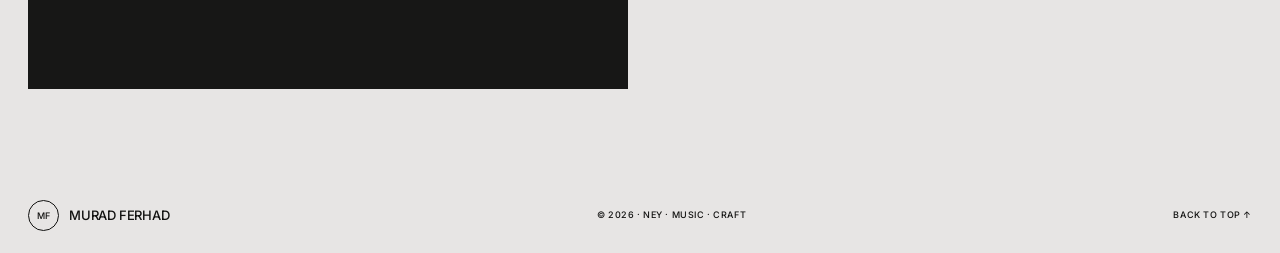
==== commit 7ce6f047: "Refine Murad Ferhad website for English release" ====
--- a/videos.html
+++ b/videos.html
@@ -3,54 +3,55 @@
 <head>
   <meta charset="utf-8">
   <meta name="viewport" content="width=device-width, initial-scale=1">
-  <meta name="theme-color" content="#e7e5e4">
-  <meta name="description" content="Watch Murat Ferhat Yegül's videos about the ney and his work with the instrument.">
-  <title>Innovation Videos | Murat Ferhat Yegül</title>
+  <meta name="theme-color" content="#c4c3b6">
+  <meta name="description" content="Selected performances and musical interpretations by Murad Ferhad.">
+  <title>Music videos | Murad Ferhad</title>
   <link rel="preconnect" href="https://www.youtube-nocookie.com">
   <link rel="preconnect" href="https://fonts.googleapis.com">
   <link rel="preconnect" href="https://fonts.gstatic.com" crossorigin>
-  <link href="https://fonts.googleapis.com/css2?family=Inter:wght@400;500;700&family=Playfair+Display:wght@400;500&display=swap" rel="stylesheet">
-  <link rel="stylesheet" href="styles.css">
-  <link rel="stylesheet" href="videos.css">
-  <script src="i18n.js" defer></script>
+  <link href="https://fonts.googleapis.com/css2?family=Inter:wght@400;500;600&family=Playfair+Display:wght@400;500&display=swap" rel="stylesheet">
+  <link rel="stylesheet" href="styles.css?v=20261019-1">
+  <link rel="stylesheet" href="videos.css?v=20261019-1">
 </head>
 <body class="videos-page">
-  <a class="skip-link" href="#main" data-i18n="skip">Skip to content</a>
+  <a class="skip-link" href="#main">Skip to content</a>
   <header class="site-header">
-    <a class="monogram" href="index.html" aria-label="Murat Ferhat Yegül, home" data-i18n-aria="homeLabel">M</a>
-    <a class="header-link" href="index.html#listen" data-i18n="backListen">← Back to listen &amp; watch</a>
-    <nav class="language-switch" aria-label="Choose language" data-i18n-aria="languageLabel"><button type="button" data-set-language="en" aria-pressed="true">EN</button><button type="button" data-set-language="tr" aria-pressed="false">TR</button></nav>
+    <a class="brand" href="index.html#home" aria-label="Murad Ferhad, home"><span class="brand-mark" aria-hidden="true">MF</span><span>Murad Ferhad</span></a>
+    <nav class="primary-nav" aria-label="Main navigation">
+      <a href="index.html#about">About</a>
+      <a href="index.html#listen">Listen &amp; Watch</a>
+      <a href="index.html#photographs">Photographs</a>
+    </nav>
   </header>
   <main id="main" class="videos-main">
     <section class="videos-intro" aria-labelledby="videos-title">
-      <div class="section-meta"><span>B — VIDEO</span><span>NEY · MUSIC · CRAFT</span></div>
-      <p class="eyebrow">MURAT FERHAT YEGÜL</p>
-      <h1 id="videos-title" data-i18n="videosTitle">Innovation<br>videos.</h1>
-      <p class="videos-deck" data-i18n="videosDeck">A closer look at Murat's work with the ney, through demonstrations and musical explorations.</p>
+      <div class="section-meta"><span>MURAD FERHAD</span><span>NEY · MUSIC · PERFORMANCE</span></div>
+      <h1 id="videos-title">Music videos</h1>
+      <p class="videos-deck">Selected performances and musical interpretations.</p>
     </section>
-    <section class="video-list" aria-label="Innovation videos" data-i18n-aria="videoListLabel">
+    <section class="video-list" aria-label="Music videos">
       <article class="video-card">
-        <div class="video-heading"><span>01</span><h2 data-i18n="video1Title">Innovation video 01</h2><a href="https://youtu.be/kuVMjfnYRIg" target="_blank" rel="noopener noreferrer" data-i18n="openYoutube">Open on YouTube ↗</a></div>
-        <div class="video-frame"><iframe src="https://www.youtube-nocookie.com/embed/kuVMjfnYRIg" title="Innovation video 01 by Murat Ferhat Yegül" data-i18n-title="video1Title" loading="lazy" allow="accelerometer; autoplay; clipboard-write; encrypted-media; gyroscope; picture-in-picture; web-share" referrerpolicy="strict-origin-when-cross-origin" allowfullscreen></iframe></div>
+        <div class="video-heading"><span class="video-number">01</span><h2>Somewhere Over the Rainbow</h2><a href="https://youtu.be/AmnvF7FHaPc" target="_blank" rel="noopener noreferrer">Watch on YouTube <span aria-hidden="true">↗</span></a></div>
+        <div class="video-frame"><iframe src="https://www.youtube-nocookie.com/embed/AmnvF7FHaPc" title="Somewhere Over the Rainbow — Murad Ferhad performance" loading="lazy" allow="accelerometer; encrypted-media; gyroscope; picture-in-picture; web-share" referrerpolicy="strict-origin-when-cross-origin" allowfullscreen></iframe></div>
       </article>
       <article class="video-card">
-        <div class="video-heading"><span>02</span><h2 data-i18n="video2Title">Innovation video 02</h2><a href="https://youtu.be/5u7rqF8Eqm4" target="_blank" rel="noopener noreferrer" data-i18n="openYoutube">Open on YouTube ↗</a></div>
-        <div class="video-frame"><iframe src="https://www.youtube-nocookie.com/embed/5u7rqF8Eqm4" title="Innovation video 02 by Murat Ferhat Yegül" data-i18n-title="video2Title" loading="lazy" allow="accelerometer; autoplay; clipboard-write; encrypted-media; gyroscope; picture-in-picture; web-share" referrerpolicy="strict-origin-when-cross-origin" allowfullscreen></iframe></div>
+        <div class="video-heading"><span class="video-number">02</span><h2>L’Été indien</h2><a href="https://youtu.be/mx5437xxFio" target="_blank" rel="noopener noreferrer">Watch on YouTube <span aria-hidden="true">↗</span></a></div>
+        <div class="video-frame"><iframe src="https://www.youtube-nocookie.com/embed/mx5437xxFio" title="L’Été indien — Murad Ferhad performance" loading="lazy" allow="accelerometer; encrypted-media; gyroscope; picture-in-picture; web-share" referrerpolicy="strict-origin-when-cross-origin" allowfullscreen></iframe></div>
       </article>
       <article class="video-card">
-        <div class="video-heading"><span>03</span><h2 data-i18n="video3Title">Innovation video 03</h2><a href="https://youtu.be/AmnvF7FHaPc" target="_blank" rel="noopener noreferrer" data-i18n="openYoutube">Open on YouTube ↗</a></div>
-        <div class="video-frame"><iframe src="https://www.youtube-nocookie.com/embed/AmnvF7FHaPc" title="Innovation video 03 by Murat Ferhat Yegül" data-i18n-title="video3Title" loading="lazy" allow="accelerometer; autoplay; clipboard-write; encrypted-media; gyroscope; picture-in-picture; web-share" referrerpolicy="strict-origin-when-cross-origin" allowfullscreen></iframe></div>
+        <div class="video-heading"><span class="video-number">03</span><h2>Can’t Help Falling in Love</h2><a href="https://youtu.be/VhldL9mW8oQ" target="_blank" rel="noopener noreferrer">Watch on YouTube <span aria-hidden="true">↗</span></a></div>
+        <div class="video-frame"><iframe src="https://www.youtube-nocookie.com/embed/VhldL9mW8oQ" title="Can’t Help Falling in Love — Murad Ferhad performance" loading="lazy" allow="accelerometer; encrypted-media; gyroscope; picture-in-picture; web-share" referrerpolicy="strict-origin-when-cross-origin" allowfullscreen></iframe></div>
       </article>
       <article class="video-card">
-        <div class="video-heading"><span>04</span><h2 data-i18n="video4Title">Innovation video 04</h2><a href="https://youtu.be/VhldL9mW8oQ" target="_blank" rel="noopener noreferrer" data-i18n="openYoutube">Open on YouTube ↗</a></div>
-        <div class="video-frame"><iframe src="https://www.youtube-nocookie.com/embed/VhldL9mW8oQ" title="Innovation video 04 by Murat Ferhat Yegül" data-i18n-title="video4Title" loading="lazy" allow="accelerometer; autoplay; clipboard-write; encrypted-media; gyroscope; picture-in-picture; web-share" referrerpolicy="strict-origin-when-cross-origin" allowfullscreen></iframe></div>
+        <div class="video-heading"><span class="video-number">04</span><h2>El Condor Pasa</h2><a href="https://youtu.be/kuVMjfnYRIg" target="_blank" rel="noopener noreferrer">Watch on YouTube <span aria-hidden="true">↗</span></a></div>
+        <div class="video-frame"><iframe src="https://www.youtube-nocookie.com/embed/kuVMjfnYRIg" title="El Condor Pasa — Murad Ferhad performance" loading="lazy" allow="accelerometer; encrypted-media; gyroscope; picture-in-picture; web-share" referrerpolicy="strict-origin-when-cross-origin" allowfullscreen></iframe></div>
       </article>
       <article class="video-card">
-        <div class="video-heading"><span>05</span><h2 data-i18n="video5Title">Innovation video 05</h2><a href="https://youtu.be/mx5437xxFio" target="_blank" rel="noopener noreferrer" data-i18n="openYoutube">Open on YouTube ↗</a></div>
-        <div class="video-frame"><iframe src="https://www.youtube-nocookie.com/embed/mx5437xxFio" title="Innovation video 05 by Murat Ferhat Yegül" data-i18n-title="video5Title" loading="lazy" allow="accelerometer; autoplay; clipboard-write; encrypted-media; gyroscope; picture-in-picture; web-share" referrerpolicy="strict-origin-when-cross-origin" allowfullscreen></iframe></div>
+        <div class="video-heading"><span class="video-number">05</span><h2>Gliding with Ney</h2><a href="https://youtu.be/5u7rqF8Eqm4" target="_blank" rel="noopener noreferrer">Watch on YouTube <span aria-hidden="true">↗</span></a></div>
+        <div class="video-frame"><iframe src="https://www.youtube-nocookie.com/embed/5u7rqF8Eqm4" title="Gliding with Ney — Murad Ferhad performance" loading="lazy" allow="accelerometer; encrypted-media; gyroscope; picture-in-picture; web-share" referrerpolicy="strict-origin-when-cross-origin" allowfullscreen></iframe></div>
       </article>
     </section>
   </main>
-  <footer class="site-footer"><a class="monogram" href="index.html" aria-label="Back to home" data-i18n-aria="homeLabel">M</a><span>© <span id="year">2026</span> MURAT FERHAT YEGÜL</span><span>NEY · MUSIC · CRAFT</span><a href="#main" data-i18n="backToTop">BACK TO TOP ↑</a></footer>
+  <footer class="site-footer"><a class="brand" href="index.html#home" aria-label="Murad Ferhad, home"><span class="brand-mark" aria-hidden="true">MF</span><span>Murad Ferhad</span></a><span>© 2026 · NEY · MUSIC · CRAFT</span><a class="back-to-top" href="#main">Back to top ↑</a></footer>
 </body>
 </html>
--- a/styles.css
+++ b/styles.css
@@ -1,29 +1,200 @@
-:root{--putty:#c4c3b6;--ink:#000;--bone:#e7e5e4;--chalk:#ebebeb;--vellum:#dfdcd5;--graphite:#595855;--ash:#808080;--paper:#fff;--serif:"Playfair Display",Georgia,serif;--sans:Inter,"Helvetica Neue",Arial,sans-serif;--section-gap:80px;--radius-card:9px;--radius-pill:28.8px}
-*{box-sizing:border-box}html{scroll-behavior:smooth;scroll-padding-top:56px}body{margin:0;background:var(--putty);color:var(--ink);font:400 16px/1.5 var(--sans);-webkit-font-smoothing:antialiased}a{color:inherit}em{font-style:italic}.skip-link{position:absolute;top:-60px;left:16px;z-index:10;padding:10px 14px;background:var(--ink);color:var(--paper);font:400 12px var(--sans)}.skip-link:focus{top:12px}.site-header{height:52px;padding:0 20px;display:flex;justify-content:space-between;align-items:center;position:relative;z-index:2}.monogram{width:32px;height:32px;display:grid;place-items:center;border:1px solid var(--ink);border-radius:50%;text-decoration:none;font:400 17px/1 var(--serif)}.header-link,.plain-link{font:400 12px var(--sans);text-decoration:none}.header-link:hover,.plain-link:hover,.source-notes a:hover,.album-note a:hover{ text-decoration:underline;text-underline-offset:4px}.hero{min-height:calc(100svh - 52px);padding:5vh 0 19px;display:flex;flex-direction:column;justify-content:space-between;overflow:hidden}.hero-intro{text-align:center;padding:0 20px}.eyebrow,.section-meta,.timeline-date,.source-notes>span,.work-count,.process-row,.prep-status,.prep-index,.event-type,.contact-note,.site-footer{font:500 10px/1.3 var(--sans);letter-spacing:.04em;text-transform:uppercase}.eyebrow{margin:0 0 9px}.hero-deck{font:500 clamp(22px,4vw,52px)/1 var(--serif);letter-spacing:-.009em;margin:0 auto 15px;max-width:800px}.hero-quicklinks{display:flex;align-items:center;justify-content:center;gap:20px}.pill-button{display:inline-flex;align-items:center;gap:12px;background:var(--ink);color:var(--paper);border-radius:var(--radius-pill);padding:9px 17px;text-decoration:none;font:400 12px/1.2 var(--sans);transition:opacity .2s}.pill-button:hover{opacity:.77}.pill-button span{font-size:13px}.hero h1{font:500 clamp(105px,25.9vw,374px)/.76 var(--serif);letter-spacing:-.009em;margin:3vh 0 0;text-align:left;white-space:nowrap}.hero h1 span{display:block;margin-left:-.045em}.hero h1 span:nth-child(2){margin-left:10vw}.hero h1 span:nth-child(3){margin-left:20vw}.hero-caption{display:flex;justify-content:space-between;padding:14px 20px 0;border-top:1px solid var(--ink);font:500 9px/1.3 var(--sans);letter-spacing:.05em}
-.section{padding:var(--section-gap) max(20px,calc((100vw - 1200px)/2));}.section-meta{display:flex;justify-content:space-between;gap:16px;margin-bottom:34px}.section h2{font:500 clamp(52px,8vw,94px)/.9 var(--serif);letter-spacing:-.009em;margin:0 0 32px}.lead{font:400 clamp(20px,2.8vw,26px)/1.33 var(--sans);letter-spacing:-.005em;margin:0}.about-section{background:var(--bone)}.about-section>h2{max-width:950px}.about-grid{display:grid;grid-template-columns:.85fr 1fr;gap:10%;align-items:start}.about-grid>.lead{max-width:460px}.about-detail{max-width:650px}.about-detail p,.section-copy{font:400 15px/1.5 var(--sans);margin:0 0 16px}.source-notes{display:flex;gap:10px 16px;align-items:center;flex-wrap:wrap;margin:23px 0 0;padding-top:14px;border-top:1px solid var(--vellum)}.source-notes>span{width:100%}.source-notes a{font:400 13px var(--sans);text-decoration:none}.timeline-wrap{margin-top:62px;padding-top:18px;border-top:1px solid var(--vellum)}.timeline-wrap>.eyebrow{margin-bottom:16px}.timeline{display:flex;flex-direction:column}.timeline-item{display:grid;grid-template-columns:100px minmax(190px,.75fr) 1.25fr;gap:16px;align-items:start;padding:14px 0;border-top:1px solid var(--vellum)}.timeline-dot{display:none}.timeline-date{grid-column:1;grid-row:1;color:var(--graphite)}.timeline-item h3{grid-column:2;grid-row:1;font:400 18px/1.3 var(--sans);margin:0}.timeline-item p{grid-column:3;grid-row:1;font:400 14px/1.5 var(--sans);color:var(--graphite);margin:0;max-width:480px}
-.dark-section{background:var(--ink);color:var(--paper)}.dark-section .section-meta,.dark-section .eyebrow{color:var(--paper)}.dark-section .lead{max-width:780px}.ney-section h2{font-size:clamp(60px,10vw,120px);margin-bottom:24px}.section-copy{max-width:650px;color:#e7e5e4;margin-top:17px}.vignette-row{display:grid;grid-template-columns:repeat(3,minmax(0,1fr));gap:28px;margin-top:56px}.vignette{text-align:center}.vignette>p{font:400 22px/1.3 var(--serif);margin:0 0 16px}.photo-placeholder{width:min(100%,210px);aspect-ratio:1;margin:auto;border-radius:50%;background:var(--ash);display:grid;place-items:center;padding:15px}.photo-placeholder span{font:500 9px/1.5 var(--sans);letter-spacing:.08em}.hex-indicator{width:12px;height:12px;border:1px solid var(--paper);display:block;margin:16px auto 0;clip-path:polygon(25% 0,75% 0,100% 50%,75% 100%,25% 100%,0 50%)}
-.work-section{background:var(--putty)}.work-section h2{margin-bottom:32px}.work-statement{font:400 clamp(20px,3vw,27px)/1.4 var(--sans);max-width:950px;margin:0 0 36px}.work-statement cite{display:block;font:500 10px/1.3 var(--sans);letter-spacing:.05em;font-style:normal;margin-top:18px}.work-card{display:flex;justify-content:space-between;gap:24px;align-items:flex-start;padding:24px;background:var(--bone);border-radius:var(--radius-card);max-width:860px}.work-card .eyebrow{margin:0 0 10px}.work-card h3{font:400 26px/1.2 var(--serif);margin:0 0 10px}.work-card>div>p:last-child{font:400 14px/1.5 var(--sans);max-width:550px;margin:0}.work-count{white-space:nowrap}.work-count i{font-style:normal}.process-row{display:grid;grid-template-columns:repeat(4,1fr);gap:12px;max-width:860px;margin:18px 0 25px;font-size:8px}.work-section>.plain-link{display:inline-block}.listen-section{background:var(--bone)}.archive-row{display:grid;grid-template-columns:minmax(240px,.9fr) 1fr;gap:clamp(25px,7vw,90px);align-items:center;max-width:1000px}.archive-placeholder{aspect-ratio:1.35;background:var(--ash);display:grid;place-items:center;text-align:center;padding:20px;font:500 10px/1.5 var(--sans);letter-spacing:.07em}.archive-info .eyebrow{margin-bottom:14px}.archive-info h3{font:500 clamp(42px,6vw,70px)/.95 var(--serif);letter-spacing:-.009em;margin:0 0 14px}.archive-info>p:not(.eyebrow){font:400 14px var(--sans);margin:0 0 20px}.album-note{margin:30px 0 0;padding-bottom:20px;border-bottom:1px solid var(--vellum);display:flex;flex-wrap:wrap;gap:8px 14px;align-items:baseline;font:400 15px var(--sans)}.album-note a{text-decoration:none}.album-note span{font:400 12px var(--sans);color:var(--graphite)}.preparation-list{margin-top:32px}.preparation-list article{display:grid;grid-template-columns:35px 1fr auto;gap:14px;align-items:center;padding:18px 0;border-top:1px solid var(--vellum)}.preparation-list article:last-child{border-bottom:1px solid var(--vellum)}.prep-index{align-self:start}.preparation-list .eyebrow{font-size:9px;margin:0 0 5px}.preparation-list h3{font:400 22px/1.3 var(--sans);margin:0}.prep-status{font-size:8px;color:var(--graphite)}
-.teaching-section h2{margin-bottom:24px}.event-list{margin-top:42px;max-width:900px;border-top:1px solid #595855}.event-row{display:grid;grid-template-columns:130px 1fr auto;gap:15px;padding:18px 0;border-bottom:1px solid #595855;align-items:start}.event-type{font-size:9px}.event-row h3{font:400 20px/1.3 var(--sans);margin:0 0 4px}.event-row p,.event-note{font:400 13px/1.5 var(--sans);color:#e7e5e4;margin:0}.event-arrow{font:400 16px var(--sans)}.event-note{margin:16px 0 22px}.pill-light{background:var(--paper);color:var(--ink)}.contact-section{background:var(--putty)}.contact-section h2{margin-bottom:32px}.contact-grid{display:grid;grid-template-columns:1fr minmax(260px,.7fr);gap:10%;align-items:start}.contact-grid>.lead{max-width:520px}.contact-card{padding:22px 24px;background:var(--bone);border-radius:var(--radius-card)}.contact-card .eyebrow{margin:0 0 12px}.contact-card h3{font:400 28px/1.2 var(--serif);margin:0 0 18px}.contact-note{font-size:9px;color:var(--graphite);margin:12px 0 0}.pill-button[aria-disabled=true]{opacity:.5;cursor:default}.site-footer{min-height:68px;padding:12px 20px;display:flex;align-items:center;justify-content:space-between;gap:15px;background:var(--chalk);font-size:9px}.site-footer .monogram{flex:none}.site-footer>a:last-child{text-decoration:none}.site-footer>a:last-child:hover{text-decoration:underline;text-underline-offset:4px}
-@media(max-width:760px){:root{--section-gap:60px}.site-header{height:48px;padding:0 14px}.hero{min-height:calc(90svh - 48px);padding-top:7vh}.hero-deck{font-size:28px}.hero h1{font-size:26vw;line-height:.8}.hero h1 span:nth-child(2){margin-left:5vw}.hero h1 span:nth-child(3){margin-left:10vw}.hero-caption{padding-left:14px;padding-right:14px;font-size:8px}.section{padding-left:16px;padding-right:16px}.section-meta{font-size:8px;margin-bottom:26px}.section h2{font-size:clamp(52px,12vw,76px)}.about-grid,.contact-grid{grid-template-columns:1fr;gap:25px}.about-grid>.lead{max-width:620px}.timeline-wrap{margin-top:42px}.timeline-item{grid-template-columns:80px 1fr;gap:7px 12px}.timeline-item h3{grid-column:2;grid-row:1}.timeline-item p{grid-column:2;grid-row:2}.timeline-date{grid-column:1;grid-row:1}.vignette-row{gap:16px;margin-top:38px}.vignette>p{font-size:18px}.photo-placeholder{width:min(100%,170px)}.work-card{padding:19px;gap:12px}.process-row{grid-template-columns:1fr 1fr;line-height:1.4}.archive-row{grid-template-columns:1fr;gap:24px}.archive-placeholder{aspect-ratio:1.7}.archive-info h3{font-size:52px}.preparation-list article{grid-template-columns:25px 1fr;gap:10px}.prep-status{grid-column:2}.event-row{grid-template-columns:100px 1fr auto}.site-footer{flex-wrap:wrap;justify-content:space-between}.site-footer .monogram{order:0}.site-footer span:nth-child(2){order:1}.site-footer span:nth-child(3){display:none}.site-footer>a:last-child{order:2}}
-@media(max-width:440px){.hero-intro{padding:0 14px}.hero-deck{font-size:23px}.hero-quicklinks{gap:13px}.pill-button,.plain-link{font-size:11px}.hero h1{font-size:25vw}.section h2{font-size:54px}.vignette-row{grid-template-columns:1fr;gap:27px}.photo-placeholder{width:190px}.work-card{display:block}.work-count{display:block;margin-top:20px}.process-row{font-size:7px}.archive-placeholder{aspect-ratio:1.25}.album-note{display:block}.album-note span{display:block;margin-top:8px}.event-row{grid-template-columns:78px 1fr auto;gap:8px}.event-type{font-size:8px}.event-row h3{font-size:17px}.site-footer{font-size:7px}.site-footer .monogram{width:28px;height:28px}}
-@media(prefers-reduced-motion:reduce){html{scroll-behavior:auto}.pill-button{transition:none}}
+:root {
+  color-scheme: light;
+  --putty: #c4c3b6;
+  --bone: #e7e5e4;
+  --chalk: #f2f0eb;
+  --ink: #111110;
+  --graphite: #5c5a55;
+  --line: rgba(17, 17, 16, .2);
+  --serif: "Playfair Display", Georgia, serif;
+  --sans: Inter, "Helvetica Neue", Arial, sans-serif;
+  --content: 1240px;
+}
 
-/* Atmospheric artwork and restrained motion from DESIGN _2.md */
-.painting-panel{height:min(76vw,820px);min-height:540px;position:relative;overflow:hidden;display:grid;place-items:center;background:var(--graphite);color:var(--paper)}
-.painting-image{position:absolute;inset:0;width:100%;height:100%;object-fit:cover;animation:painting-drift 32s ease-in-out infinite alternate}
-.painting-card{position:relative;width:min(400px,calc(100vw - 44px));min-height:min(400px,calc(100vw - 44px));padding:35px;display:flex;flex-direction:column;align-items:flex-start;justify-content:center;background:var(--ink);color:var(--paper);border-radius:var(--radius-card);clip-path:polygon(0 18px,18px 0,calc(100% - 18px) 0,100% 18px,100% calc(100% - 18px),calc(100% - 18px) 100%,18px 100%,0 calc(100% - 18px));animation:card-arrive .8s .2s both}
-.painting-card .eyebrow{font-size:9px}.painting-card h2{font:500 clamp(34px,5vw,48px)/1.03 var(--serif);letter-spacing:-.009em;margin:15px 0 22px}.painting-card .plain-link{color:var(--paper)}.painting-card .plain-link span{padding-left:6px}.painting-scroll{position:absolute;bottom:22px;left:35px;font:400 8px var(--sans);letter-spacing:.08em}.painting-credit{position:absolute;bottom:13px;right:18px;margin:0;color:var(--paper);font:500 8px/1.3 var(--sans);letter-spacing:.05em;text-align:right}
-.photo-placeholder{background-color:var(--ash);background-image:url("assets/symbolic-reed-still-life.jpg");background-size:cover;background-position:center;transition:transform .5s ease,filter .5s ease}.vignette:nth-child(1) .photo-placeholder{background-image:url("assets/anatolian-reeds-landscape.jpg");background-position:left center}.vignette:nth-child(3) .photo-placeholder{background-position:right center}.vignette:hover .photo-placeholder{transform:scale(1.035);filter:brightness(1.08)}.artwork-note{font:400 11px/1.5 var(--sans);color:var(--bone);margin:26px 0 0}.hero h1 span{animation:word-arrive .8s cubic-bezier(.2,.7,.2,1) both}.hero h1 span:nth-child(2){animation-delay:.12s}.hero h1 span:nth-child(3){animation-delay:.24s}.pill-button:active{transform:scale(.98)}.motion-ready .section,.motion-ready .painting-panel{opacity:0;transform:translateY(22px);transition:opacity .75s ease,transform .75s ease}.motion-ready .section.is-visible,.motion-ready .painting-panel.is-visible{opacity:1;transform:translateY(0)}
-@keyframes painting-drift{from{transform:scale(1.02) translateX(-.35%)}to{transform:scale(1.09) translateX(.35%)}}
-@keyframes card-arrive{from{opacity:0;transform:translateY(14px)}to{opacity:1;transform:translateY(0)}}
-@keyframes word-arrive{from{opacity:0;transform:translateY(5vh)}to{opacity:1;transform:translateY(0)}}
-@media(max-width:760px){.painting-panel{height:86vw;min-height:450px}.painting-card{min-height:calc(100vw - 60px);padding:25px}.painting-scroll{left:25px}.painting-credit{max-width:46%;font-size:7px}.motion-ready .section,.motion-ready .painting-panel{transform:translateY(14px)}}
-@media(prefers-reduced-motion:reduce){.painting-image,.painting-card,.hero h1 span{animation:none!important}.photo-placeholder{transition:none}.vignette:hover .photo-placeholder{transform:none}.motion-ready .section,.motion-ready .painting-panel{opacity:1;transform:none;transition:none}}
-.music-control{position:fixed;z-index:8;right:18px;bottom:18px;display:flex;align-items:center;gap:10px;padding:10px 16px;border:0;border-radius:var(--radius-pill);background:var(--ink);color:var(--paper);font:400 11px/1.2 var(--sans);cursor:pointer}.music-control:hover{opacity:.82}.music-control:focus-visible{outline:2px solid var(--paper);outline-offset:3px}.music-mark{height:14px;display:flex;align-items:center;gap:2px}.music-mark i{display:block;width:2px;height:5px;background:var(--paper)}.music-control.is-playing .music-mark i{animation:music-wave .8s ease-in-out infinite alternate}.music-control.is-playing .music-mark i:nth-child(2){animation-delay:.2s}.music-control.is-playing .music-mark i:nth-child(3){animation-delay:.4s}.music-control.is-playing .music-mark i:nth-child(4){animation-delay:.1s}.music-control.is-playing .music-mark i:nth-child(5){animation-delay:.3s}@keyframes music-wave{to{height:13px}}@media(prefers-reduced-motion:reduce){.music-mark i{animation:none!important}}
-.photographs-section{background:var(--putty)}.photo-grid{display:grid;grid-template-columns:repeat(3,minmax(0,1fr));grid-auto-flow:dense;gap:14px}.photo-card{position:relative;margin:0;min-height:260px;overflow:hidden;background:#777}.photo-card-wide{grid-column:span 2}.photo-card-tall{grid-row:span 2}.photo-card img{display:block;width:100%;height:100%;min-height:260px;object-fit:cover;transition:transform .6s ease}.photo-card:hover img{transform:scale(1.035)}.photo-card figcaption{position:absolute;left:0;right:0;bottom:0;padding:42px 15px 13px;color:#fff;font:500 10px/1.3 var(--sans);letter-spacing:.06em;text-transform:uppercase;background:linear-gradient(transparent,rgba(0,0,0,.62))}.instrument-photo{display:block;width:min(100%,240px);aspect-ratio:1;object-fit:cover;margin:auto;border-radius:50%}.archive-photo{display:block;width:100%;height:100%;min-height:300px;aspect-ratio:1.35;object-fit:cover}
-.preparation-list .preparation-link{display:grid;grid-template-columns:35px 1fr auto;gap:14px;align-items:center;padding:18px 0;border-top:1px solid var(--vellum);border-bottom:1px solid var(--vellum);color:inherit;text-decoration:none;transition:padding .2s ease}.preparation-link:hover{padding-left:8px}.preparation-link:focus-visible{outline:2px solid var(--ink);outline-offset:4px}.preparation-link .prep-index{align-self:start}.preparation-link .eyebrow{font-size:9px;margin:0 0 5px}.preparation-link h3{font:400 22px/1.3 var(--sans);margin:0}.preparation-link .prep-status{font-size:8px;color:var(--graphite)}
-@media(max-width:760px){.photo-grid{grid-template-columns:repeat(2,minmax(0,1fr));gap:10px}.photo-card{min-height:210px}.photo-card img{min-height:210px}.photo-card-wide{grid-column:span 2}.photo-card-tall{grid-row:span 2}.instrument-photo{width:min(100%,210px)}}
-@media(max-width:760px){.preparation-list .preparation-link{grid-template-columns:25px 1fr;gap:10px}.preparation-link .prep-status{grid-column:2}}
-@media(max-width:440px){.photo-grid{grid-template-columns:1fr 1fr}.photo-card{min-height:180px}.photo-card img{min-height:180px}.photo-card-wide{grid-column:span 2}.archive-photo{min-height:220px}}
-.language-switch{display:flex;align-items:center;gap:3px;padding:3px;border:1px solid rgba(24,23,21,.28);border-radius:var(--radius-pill)}.language-switch button{min-width:30px;padding:5px 7px;border:0;border-radius:var(--radius-pill);background:transparent;color:var(--ink);font:500 9px/1 var(--sans);letter-spacing:.04em;cursor:pointer}.language-switch button[aria-pressed=true]{background:var(--ink);color:var(--paper)}.language-switch button:focus-visible{outline:2px solid var(--graphite);outline-offset:2px}
-@media(max-width:440px){.site-header{gap:8px}.header-link{font-size:10px}.language-switch{gap:1px;padding:2px}.language-switch button{min-width:27px;padding:5px 6px}}
+* { box-sizing: border-box; }
+html { scroll-behavior: smooth; scroll-padding-top: 24px; }
+body { margin: 0; background: var(--putty); color: var(--ink); font: 400 16px/1.55 var(--sans); -webkit-font-smoothing: antialiased; }
+img { max-width: 100%; }
+a { color: inherit; }
+a:focus-visible, button:focus-visible, summary:focus-visible { outline: 2px solid currentColor; outline-offset: 4px; }
+em { font-style: italic; }
+.skip-link { position: absolute; z-index: 10; top: -60px; left: 16px; padding: 10px 14px; background: var(--ink); color: white; }
+.skip-link:focus { top: 12px; }
+.site-header { width: min(100% - 56px, 1440px); min-height: 72px; margin: auto; display: flex; align-items: center; justify-content: space-between; gap: 28px; border-bottom: 1px solid var(--line); }
+.brand { display: inline-flex; align-items: center; gap: 10px; flex: 0 0 auto; text-decoration: none; font: 500 13px/1 var(--sans); letter-spacing: -.015em; }
+.brand-mark { width: 31px; height: 31px; border: 1px solid currentColor; border-radius: 50%; display: grid; place-items: center; font: 500 9px/1 var(--sans); letter-spacing: .02em; }
+.primary-nav { display: flex; align-items: center; justify-content: flex-end; gap: clamp(14px, 2.3vw, 32px); }
+.primary-nav a, .hero-links a { font: 500 12px/1.2 var(--sans); text-decoration: none; }
+.primary-nav a { flex: 0 0 auto; white-space: nowrap; }
+.primary-nav a:hover, .text-link:hover, .back-to-top:hover, .video-heading a:hover { text-decoration: underline; text-underline-offset: 4px; }
+.hero { width: min(100% - 56px, 1440px); min-height: min(830px, calc(100svh - 72px)); margin: auto; padding: clamp(28px, 4vw, 60px) 0 20px; display: grid; grid-template-columns: minmax(0, 1.22fr) minmax(280px, .78fr); grid-template-rows: 1fr auto; column-gap: clamp(30px, 5vw, 76px); align-items: center; }
+.hero-copy { min-width: 0; padding: 15px 0 32px; }
+.eyebrow, .section-meta, .hero-footnote, .site-footer, .media-index, .teaching-date, .video-number { font: 500 10px/1.35 var(--sans); letter-spacing: .065em; text-transform: uppercase; }
+.eyebrow { margin: 0 0 30px; }
+.hero h1 { max-width: 100%; margin: 0; font: 500 clamp(94px, 14.5vw, 214px)/.83 var(--serif); letter-spacing: -.065em; }
+.hero h1 span { display: block; }
+.hero h1 span + span { margin-left: .065em; }
+.hero-links { display: flex; gap: 28px; margin-top: clamp(26px, 4vw, 48px); }
+.hero-links a { padding-bottom: 4px; border-bottom: 1px solid var(--line); }
+.hero-portrait { position: relative; min-width: 0; width: 100%; max-width: 480px; height: min(60vw, 650px); min-height: 400px; justify-self: end; margin: 0; overflow: hidden; background: #645c50; }
+.hero-portrait img { display: block; width: 100%; height: 100%; object-fit: cover; object-position: 55% 35%; }
+.hero-portrait figcaption { position: absolute; right: 13px; bottom: 12px; color: #fff; font: 500 9px/1.3 var(--sans); letter-spacing: .08em; text-transform: uppercase; text-shadow: 0 1px 8px #000; }
+.hero-footnote { grid-column: 1 / -1; display: flex; justify-content: space-between; align-items: center; gap: 18px; padding-top: 15px; border-top: 1px solid var(--line); }
+.hero-footnote a { text-decoration: none; }
+.section { padding: clamp(58px, 8vw, 108px) max(28px, calc((100vw - var(--content)) / 2)); }
+.section-meta { display: flex; justify-content: space-between; gap: 16px; margin-bottom: clamp(27px, 4vw, 48px); }
+.section h2 { margin: 0; font: 500 clamp(48px, 7vw, 82px)/.98 var(--serif); letter-spacing: -.045em; }
+.about-section { background: var(--bone); }
+.about-section > h2 { max-width: 900px; margin-bottom: clamp(32px, 5vw, 58px); }
+.about-intro { display: grid; grid-template-columns: minmax(0, 1.18fr) minmax(250px, .82fr); align-items: start; gap: clamp(38px, 7vw, 104px); }
+.short-biography { max-width: 720px; }
+.short-biography > p { margin: 0 0 20px; font-size: clamp(19px, 2.1vw, 25px); line-height: 1.48; letter-spacing: -.018em; }
+.about-portrait { width: min(100%, 390px); aspect-ratio: 4 / 5; justify-self: end; position: relative; margin: 2px 0 0; overflow: hidden; background: #8a8276; }
+.about-portrait img { display: block; width: 100%; height: 100%; object-fit: cover; object-position: 50% 42%; }
+.about-portrait figcaption { position: absolute; left: 14px; bottom: 12px; color: white; font: 500 9px/1.3 var(--sans); letter-spacing: .08em; text-transform: uppercase; text-shadow: 0 1px 8px #000; }
+.bio-disclosure { margin-top: 28px; border-top: 1px solid var(--line); }
+.bio-disclosure summary, .gallery-disclosure > summary { min-height: 54px; display: flex; align-items: center; justify-content: space-between; gap: 16px; cursor: pointer; list-style: none; font: 500 12px/1.3 var(--sans); }
+.bio-disclosure summary::-webkit-details-marker, .gallery-disclosure summary::-webkit-details-marker { display: none; }
+.open-label, .bio-disclosure[open] .closed-label, .gallery-disclosure[open] .closed-label { display: none; }
+.bio-disclosure[open] .open-label, .gallery-disclosure[open] .open-label { display: inline; }
+.disclosure-mark { width: 20px; height: 20px; flex: 0 0 20px; position: relative; }
+.disclosure-mark::before, .disclosure-mark::after { content: ""; position: absolute; top: 9px; left: 3px; width: 14px; height: 1px; background: currentColor; }
+.disclosure-mark::after { transform: rotate(90deg); transition: transform .18s ease; }
+details[open] .disclosure-mark::after { transform: rotate(0); }
+.long-biography { max-width: 68ch; padding: 12px 0 5px; }
+.long-biography p { margin: 0 0 18px; font-size: 16px; line-height: 1.72; }
+.milestones { display: grid; grid-template-columns: repeat(3, minmax(0, 1fr)); gap: 22px; margin: clamp(42px, 6vw, 72px) 0 0; padding: 18px 0 0; border-top: 1px solid var(--line); }
+.milestones div { min-width: 0; }
+.milestones dt { margin-bottom: 6px; font: 500 10px/1.3 var(--sans); letter-spacing: .07em; text-transform: uppercase; color: var(--graphite); }
+.milestones dd { margin: 0; font: 400 14px/1.4 var(--sans); }
+.photographs-section { background: var(--putty); }
+.section-heading-row { display: flex; justify-content: space-between; align-items: end; gap: 20px; margin-bottom: 28px; }
+.section-heading-row h2 { font-size: clamp(44px, 6vw, 70px); }
+.section-heading-row p { margin: 0 0 5px; color: var(--graphite); font-size: 13px; }
+.photo-grid { display: grid; grid-template-columns: repeat(3, minmax(0, 1fr)); grid-auto-rows: clamp(170px, 21vw, 290px); grid-auto-flow: dense; gap: 12px; }
+.photo-card { position: relative; min-width: 0; min-height: 0; overflow: hidden; margin: 0; background: #77736d; }
+.photo-card img { display: block; width: 100%; height: 100%; object-fit: cover; transition: transform .45s ease; }
+.photo-card:hover img { transform: scale(1.025); }
+.photo-card figcaption { position: absolute; right: 0; bottom: 0; left: 0; padding: 36px 13px 12px; color: white; background: linear-gradient(transparent, rgba(0,0,0,.62)); font: 500 9px/1.35 var(--sans); letter-spacing: .07em; text-transform: uppercase; }
+.photo-card-market { grid-row: span 2; }
+.photo-card-trombone { grid-column: span 2; }
+.photo-card-portrait img { object-position: 50% 30%; }
+.photo-card-rehearsal img { object-position: 68% 40%; }
+.photo-card-stage { grid-column: span 2; }
+.photo-card-stage img { object-position: 56% 38%; }
+.gallery-disclosure { margin-top: 24px; border-top: 1px solid var(--line); border-bottom: 1px solid var(--line); }
+.gallery-disclosure > summary { min-height: 60px; }
+.extra-photos { margin: 2px 0 20px; }
+.photo-card-beach img { object-position: 50% 29%; }
+.photo-card-road img { object-position: 58% 42%; }
+.photo-card-outdoors img { object-position: 50% 40%; }
+.photo-card-tree img { object-position: 51% 36%; }
+.ney-section { background: var(--chalk); }
+.ney-copy { display: grid; grid-template-columns: minmax(220px, .75fr) minmax(0, 1fr); align-items: start; gap: clamp(30px, 8vw, 112px); }
+.ney-copy h2 { font-size: clamp(48px, 6vw, 70px); }
+.ney-copy p { max-width: 62ch; margin: 2px 0 0; font-size: clamp(18px, 2vw, 22px); line-height: 1.55; }
+.listen-section { background: var(--bone); }
+.listen-section > h2 { margin-bottom: clamp(30px, 5vw, 58px); font-size: clamp(48px, 6vw, 72px); }
+.media-links { border-top: 1px solid var(--line); }
+.media-link { display: grid; grid-template-columns: 48px minmax(0, 1fr) 30px; align-items: center; gap: 20px; min-height: 96px; padding: 17px 5px; border-bottom: 1px solid var(--line); text-decoration: none; }
+.media-link:hover .media-arrow { transform: translate(3px, -3px); }
+.media-index { color: var(--graphite); }
+.media-copy { display: grid; gap: 5px; }
+.media-copy strong { font: 400 22px/1.25 var(--serif); }
+.media-copy > span { color: var(--graphite); font: 400 12px/1.4 var(--sans); }
+.media-arrow { justify-self: end; font: 400 18px/1 var(--sans); transition: transform .15s ease; }
+.teaching-section { background: var(--ink); color: var(--bone); }
+.teaching-section .section-meta { color: #c3c0b8; }
+.teaching-intro { display: grid; grid-template-columns: minmax(220px, .75fr) minmax(0, 1fr); gap: clamp(30px, 8vw, 112px); align-items: end; margin-bottom: clamp(34px, 5vw, 56px); }
+.teaching-intro h2 { font-size: clamp(48px, 6vw, 72px); }
+.teaching-intro p { max-width: 44ch; margin: 0 0 3px; font-size: clamp(17px, 2vw, 21px); line-height: 1.5; }
+.teaching-list { border-top: 1px solid #555; }
+.teaching-list article { display: grid; grid-template-columns: minmax(120px, .5fr) minmax(220px, 1fr) 1fr; align-items: baseline; gap: 18px; padding: 18px 0; border-bottom: 1px solid #555; }
+.teaching-date { color: #c3c0b8; }
+.teaching-list h3 { margin: 0; font: 400 20px/1.3 var(--sans); }
+.teaching-list p { margin: 0; color: #c3c0b8; font-size: 13px; }
+.site-footer { min-height: 76px; width: min(100% - 56px, 1440px); margin: auto; display: flex; align-items: center; justify-content: space-between; gap: 15px; font-size: 9px; }
+.back-to-top { text-decoration: none; white-space: nowrap; }
+.music-control { position: fixed; z-index: 8; right: 18px; bottom: 18px; display: inline-flex; align-items: center; gap: 10px; min-height: 42px; padding: 10px 15px; border: 0; border-radius: 24px; background: var(--ink); color: white; font: 500 11px/1.2 var(--sans); cursor: pointer; box-shadow: 0 4px 16px rgba(0,0,0,.16); }
+.music-control:hover { background: #333; }
+.music-mark { height: 14px; display: flex; align-items: center; gap: 2px; }
+.music-mark i { display: block; width: 2px; height: 5px; background: currentColor; }
+.music-control.is-playing .music-mark i { animation: music-wave .75s ease-in-out infinite alternate; }
+.music-control.is-playing .music-mark i:nth-child(2) { animation-delay: .15s; }
+.music-control.is-playing .music-mark i:nth-child(3) { animation-delay: .3s; }
+.music-control.is-playing .music-mark i:nth-child(4) { animation-delay: .1s; }
+.music-control.is-playing .music-mark i:nth-child(5) { animation-delay: .24s; }
+@keyframes music-wave { to { height: 13px; } }
+
+@media (max-width: 940px) {
+  .site-header { width: calc(100% - 40px); flex-wrap: wrap; gap: 15px 24px; padding: 16px 0 12px; }
+  .primary-nav { max-width: 100%; justify-content: flex-start; gap: 20px; overflow-x: auto; padding: 3px 2px 8px; scrollbar-width: none; }
+  .primary-nav::-webkit-scrollbar { display: none; }
+  .hero { width: calc(100% - 40px); min-height: min(790px, calc(100svh - 105px)); grid-template-columns: minmax(0, 1.1fr) minmax(260px, .9fr); gap: 26px; }
+  .hero h1 { font-size: clamp(88px, 14vw, 150px); }
+  .hero-portrait { min-height: 370px; height: min(58vw, 560px); }
+  .section { padding-right: max(24px, calc((100vw - 760px)/2)); padding-left: max(24px, calc((100vw - 760px)/2)); }
+  .about-intro { gap: 36px; }
+}
+@media (max-width: 680px) {
+  html { scroll-padding-top: 16px; }
+  .site-header { width: calc(100% - 32px); min-height: 0; gap: 14px; }
+  .primary-nav { gap: 18px; }
+  .primary-nav a { font-size: 11px; }
+  .hero { width: calc(100% - 32px); min-height: 0; padding: 34px 0 15px; grid-template-columns: 1fr; grid-template-rows: auto auto auto; gap: 22px; }
+  .hero-copy { padding: 0; }
+  .eyebrow { max-width: 38ch; margin-bottom: 22px; font-size: 9px; }
+  .hero h1 { font-size: clamp(78px, 23.5vw, 124px); line-height: .83; }
+  .hero-links { margin-top: 23px; gap: 22px; }
+  .hero-portrait { justify-self: start; width: min(100%, 410px); height: clamp(270px, 76vw, 390px); min-height: 0; }
+  .hero-portrait img { object-position: 56% 34%; }
+  .hero-footnote { grid-column: 1; align-self: end; font-size: 9px; }
+  .section { padding: 58px 16px; }
+  .section-meta { margin-bottom: 28px; font-size: 9px; }
+  .section h2 { font-size: clamp(43px, 11.8vw, 62px); }
+  .about-section > h2 { max-width: 560px; margin-bottom: 29px; }
+  .about-intro { grid-template-columns: 1fr; gap: 28px; }
+  .short-biography > p { font-size: 19px; }
+  .about-portrait { width: min(100%, 360px); justify-self: start; aspect-ratio: 5 / 4; }
+  .long-biography p { font-size: 15.5px; line-height: 1.7; }
+  .milestones { grid-template-columns: 1fr; gap: 14px; margin-top: 38px; }
+  .milestones div { display: grid; grid-template-columns: 112px 1fr; gap: 12px; }
+  .milestones dt { margin: 0; }
+  .milestones dd { font-size: 13px; }
+  .section-heading-row { display: block; margin-bottom: 22px; }
+  .section-heading-row p { margin-top: 9px; }
+  .photo-grid { grid-template-columns: repeat(2, minmax(0,1fr)); grid-auto-rows: clamp(156px, 49vw, 250px); gap: 9px; }
+  .photo-card-market { grid-row: span 2; }
+  .photo-card-trombone { grid-column: span 1; }
+  .photo-card-portrait { grid-column: span 1; }
+  .photo-card-rehearsal { grid-column: span 1; }
+  .photo-card-stage { grid-column: span 2; }
+  .photo-card figcaption { padding: 32px 9px 9px; font-size: 8px; }
+  .ney-copy, .teaching-intro { grid-template-columns: 1fr; gap: 20px; }
+  .ney-copy p { font-size: 18px; }
+  .teaching-intro { margin-bottom: 32px; }
+  .teaching-intro p { font-size: 17px; }
+  .media-link { grid-template-columns: 28px minmax(0, 1fr) 20px; gap: 12px; min-height: 90px; }
+  .media-copy strong { font-size: 20px; }
+  .site-footer { width: calc(100% - 32px); min-height: 74px; flex-wrap: wrap; padding: 12px 0; }
+  .site-footer > span { display: none; }
+  .music-control { right: 12px; bottom: 12px; min-height: 40px; padding: 9px 12px; font-size: 10px; }
+  .teaching-list article { grid-template-columns: 1fr 1fr; gap: 5px 14px; }
+  .teaching-date { grid-column: 1 / -1; }
+  .teaching-list h3 { font-size: 17px; }
+  .teaching-list p { justify-self: end; text-align: right; font-size: 12px; }
+}
+@media (max-width: 360px) {
+  .brand { font-size: 12px; }
+  .hero h1 { font-size: clamp(70px, 23.4vw, 86px); }
+  .hero-portrait { height: 255px; }
+  .section { padding-right: 14px; padding-left: 14px; }
+  .section-meta { gap: 8px; font-size: 8px; }
+  .section-meta span:last-child { text-align: right; }
+  .photo-grid { grid-auto-rows: 150px; }
+  .media-copy > span { font-size: 11px; }
+}
+@media (prefers-reduced-motion: reduce) {
+  html { scroll-behavior: auto; }
+  *, *::before, *::after { scroll-behavior: auto !important; animation-duration: .01ms !important; animation-iteration-count: 1 !important; transition-duration: .01ms !important; }
+}
--- a/videos.css
+++ b/videos.css
@@ -1,17 +1,29 @@
-.videos-page{background:var(--bone)}
-.videos-main{max-width:1200px;margin:0 auto;padding:42px 20px 90px}
-.videos-intro{padding:8px 0 56px;border-bottom:1px solid var(--vellum)}
-.videos-intro .section-meta{margin-bottom:54px}
-.videos-intro .eyebrow{margin-bottom:14px}
-.videos-intro h1{font:500 clamp(64px,11vw,132px)/.86 var(--serif);letter-spacing:-.025em;margin:0 0 23px}
-.videos-deck{max-width:560px;font:400 clamp(18px,2.4vw,24px)/1.4 var(--sans);margin:0}
-.video-list{display:grid;grid-template-columns:repeat(2,minmax(0,1fr));gap:44px 22px;padding-top:44px}
-.video-card{min-width:0}
-.video-heading{display:grid;grid-template-columns:28px 1fr;gap:3px 10px;align-items:baseline;margin-bottom:12px}
-.video-heading>span{font:500 10px var(--sans);letter-spacing:.05em;color:var(--graphite)}
-.video-heading h2{font:400 21px/1.25 var(--sans);margin:0}
-.video-heading>a{grid-column:2;font:400 11px var(--sans);text-decoration:none;color:var(--graphite)}
-.video-heading>a:hover{text-decoration:underline;text-underline-offset:4px}
-.video-frame{position:relative;aspect-ratio:16/9;background:#171717;overflow:hidden}
-.video-frame iframe{position:absolute;inset:0;width:100%;height:100%;border:0}
-@media(max-width:760px){.videos-main{padding:30px 16px 65px}.videos-intro{padding-bottom:38px}.videos-intro .section-meta{margin-bottom:40px}.video-list{grid-template-columns:1fr;gap:34px;padding-top:32px}.video-heading h2{font-size:19px}}
+.videos-page { background: var(--bone); }
+.videos-main { width: min(100% - 56px, 1240px); margin: 0 auto; padding: 48px 0 88px; }
+.videos-intro { padding: 4px 0 38px; border-bottom: 1px solid var(--line); }
+.videos-intro .section-meta { margin-bottom: clamp(34px, 6vw, 72px); }
+.videos-intro h1 { margin: 0 0 16px; font: 500 clamp(52px, 7vw, 82px)/1 var(--serif); letter-spacing: -.045em; }
+.videos-deck { max-width: 560px; margin: 0; font: 400 clamp(17px, 2vw, 21px)/1.5 var(--sans); }
+.video-list { display: grid; grid-template-columns: repeat(2, minmax(0, 1fr)); gap: 40px 24px; padding-top: 36px; }
+.video-card { min-width: 0; }
+.video-heading { display: grid; grid-template-columns: 30px minmax(0, 1fr); align-items: baseline; gap: 6px 12px; margin-bottom: 12px; }
+.video-number { color: var(--graphite); }
+.video-heading h2 { min-width: 0; margin: 0; font: 400 clamp(18px, 1.9vw, 22px)/1.3 var(--sans); }
+.video-heading a { grid-column: 2; justify-self: start; font: 500 11px/1.3 var(--sans); text-decoration: none; }
+.video-frame { position: relative; width: 100%; aspect-ratio: 16 / 9; overflow: hidden; background: #171716; }
+.video-frame iframe { position: absolute; inset: 0; display: block; width: 100%; height: 100%; border: 0; }
+@media (max-width: 940px) {
+  .videos-main { width: calc(100% - 40px); }
+}
+@media (max-width: 680px) {
+  .videos-main { width: calc(100% - 32px); padding: 34px 0 64px; }
+  .videos-intro { padding-bottom: 28px; }
+  .videos-intro .section-meta { margin-bottom: 42px; }
+  .video-list { grid-template-columns: 1fr; gap: 30px; padding-top: 28px; }
+  .video-heading h2 { font-size: 19px; }
+}
+@media (max-width: 360px) {
+  .videos-main { width: calc(100% - 28px); }
+  .videos-intro h1 { font-size: 46px; }
+  .video-heading { grid-template-columns: 24px minmax(0,1fr); gap: 6px 8px; }
+}
